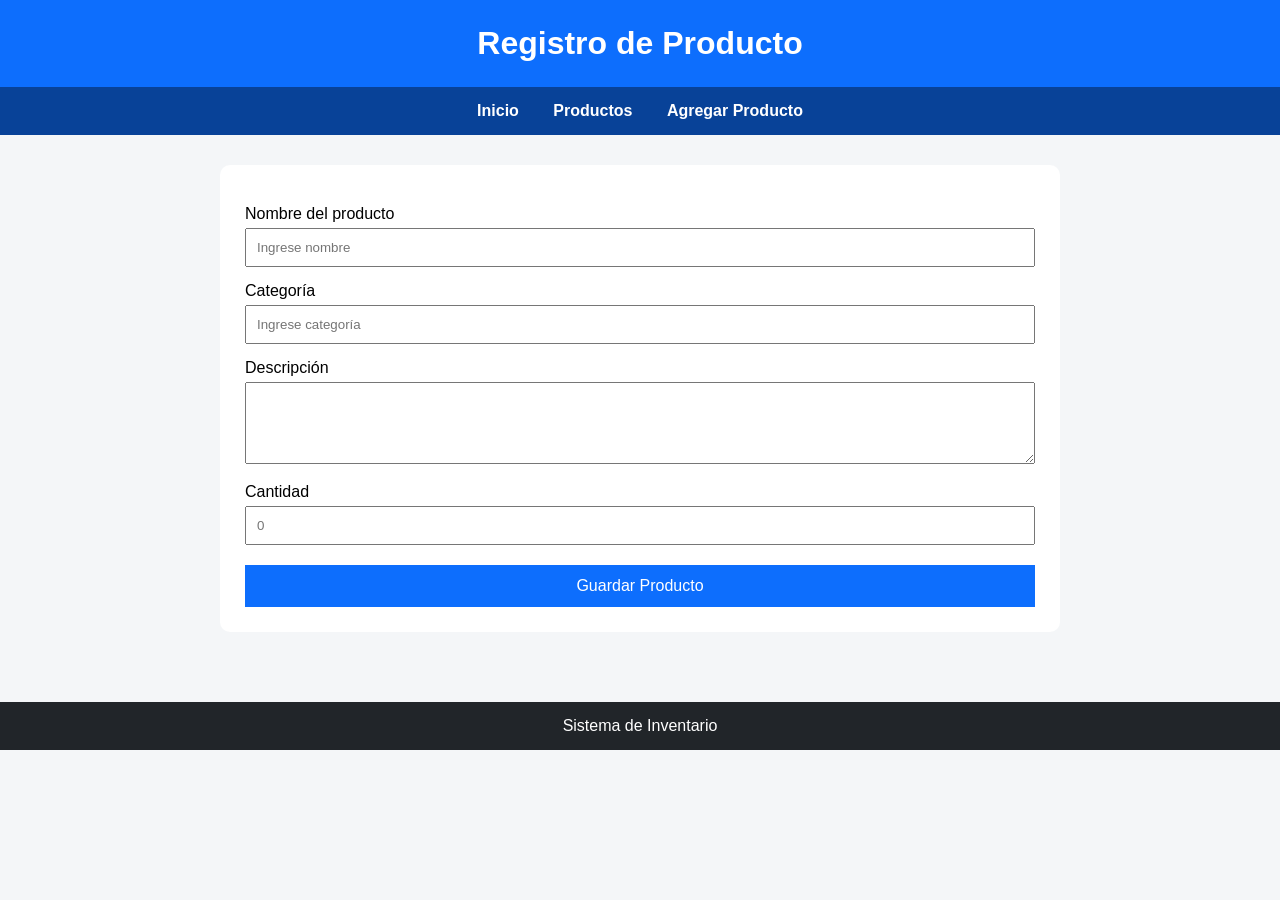
==== agregar.html @ b583ac8e "Add files via upload" ====
<!DOCTYPE html>
<html lang="es">

<head>
    <meta charset="UTF-8">
    <title>Agregar Producto</title>
    <link rel="stylesheet" href="style.css">
</head>

<body>

    <header>
        <h1>Registro de Producto</h1>
    </header>

    <nav>
        <a href="index.html">Inicio</a>
        <a href="productos.html">Productos</a>
        <a href="agregar.html">Agregar Producto</a>
    </nav>

    <main>

        <form>

            <label>Nombre del producto</label>
            <input type="text" placeholder="Ingrese nombre">

            <label>Categoría</label>
            <input type="text" placeholder="Ingrese categoría">

            <label>Descripción</label>
            <textarea rows="4"></textarea>

            <label>Cantidad</label>
            <input type="number" placeholder="0">

            <button type="submit">
                Guardar Producto
            </button>

        </form>

    </main>

    <footer>
        Sistema de Inventario
    </footer>

</body>

</html>
---- style.css ----
*{
    margin:0;
    padding:0;
    box-sizing:border-box;
}

body{
    font-family:Arial, Helvetica, sans-serif;
    background:#f4f6f8;
}

header{
    background:#0d6efd;
    color:white;
    padding:25px;
    text-align:center;
}

nav{
    background:#084298;
    padding:15px;
    text-align:center;
}

nav a{
    color:white;
    text-decoration:none;
    margin:0 15px;
    font-weight:bold;
}

main{
    max-width:900px;
    margin:auto;
    padding:30px;
}

.card{
    background:white;
    padding:20px;
    margin-top:20px;
    border-radius:10px;
}

table{
    width:100%;
    border-collapse:collapse;
    background:white;
}

th{
    background:#0d6efd;
    color:white;
}

th, td{
    border:1px solid #ddd;
    padding:12px;
    text-align:center;
}

form{
    background:white;
    padding:25px;
    border-radius:10px;
}

label{
    display:block;
    margin-top:15px;
    margin-bottom:5px;
}

input,
textarea{
    width:100%;
    padding:10px;
}

button{
    margin-top:20px;
    padding:12px;
    width:100%;
    border:none;
    background:#0d6efd;
    color:white;
    font-size:16px;
    cursor:pointer;
}

button:hover{
    background:#084298;
}

footer{
    margin-top:40px;
    background:#212529;
    color:white;
    text-align:center;
    padding:15px;
}
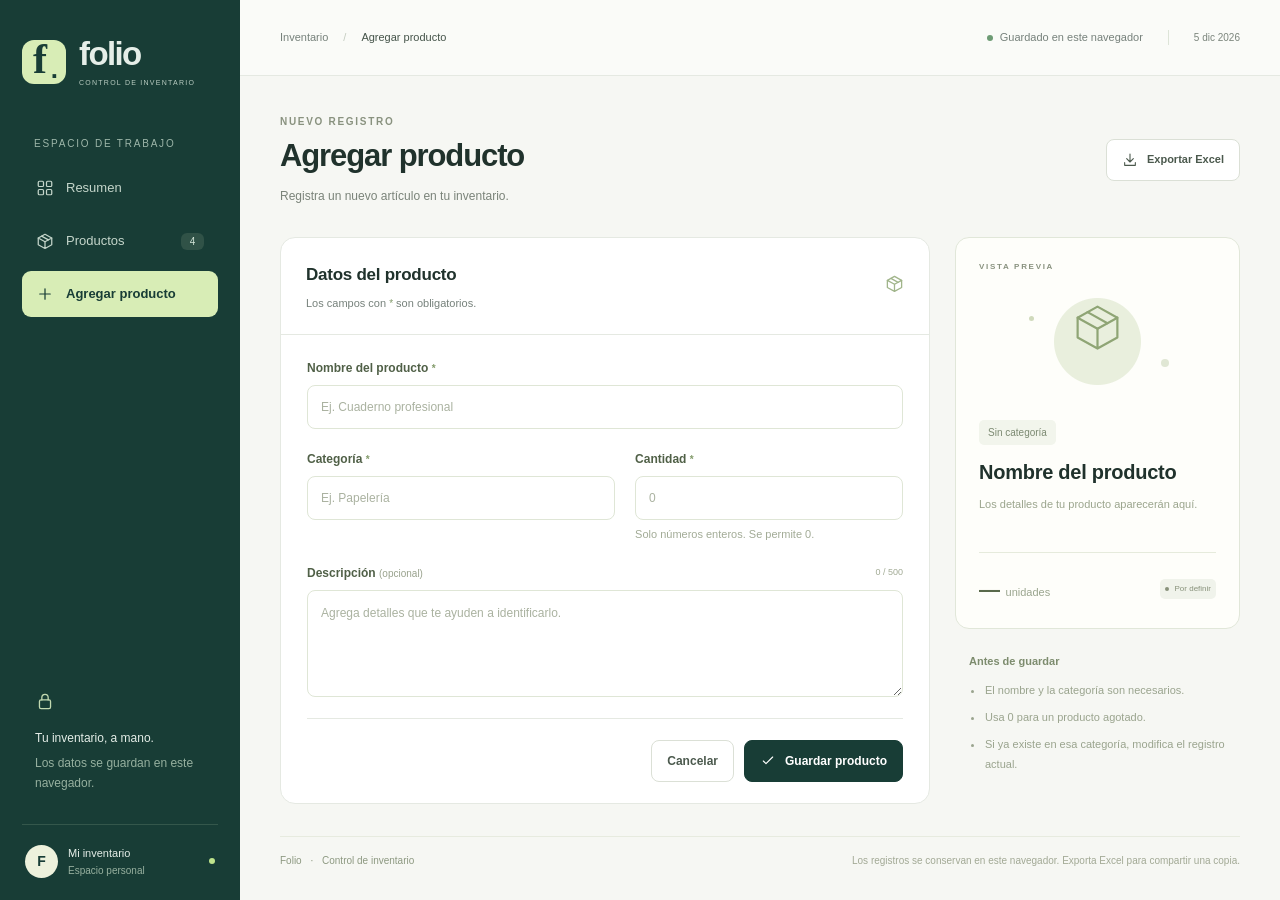
==== commit d9d6b96c: "Completar actividad 4.4: diseño Folio, gestión de productos y reporte Excel" ====
--- a/agregar.html
+++ b/agregar.html
@@ -1,52 +1,20 @@
-<!DOCTYPE html>
-<html lang="es">
-
-<head>
-    <meta charset="UTF-8">
-    <title>Agregar Producto</title>
-    <link rel="stylesheet" href="style.css">
-</head>
-
-<body>
-
-    <header>
-        <h1>Registro de Producto</h1>
-    </header>
-
-    <nav>
-        <a href="index.html">Inicio</a>
-        <a href="productos.html">Productos</a>
-        <a href="agregar.html">Agregar Producto</a>
-    </nav>
-
-    <main>
-
-        <form>
-
-            <label>Nombre del producto</label>
-            <input type="text" placeholder="Ingrese nombre">
-
-            <label>Categoría</label>
-            <input type="text" placeholder="Ingrese categoría">
-
-            <label>Descripción</label>
-            <textarea rows="4"></textarea>
-
-            <label>Cantidad</label>
-            <input type="number" placeholder="0">
-
-            <button type="submit">
-                Guardar Producto
-            </button>
-
-        </form>
-
-    </main>
-
-    <footer>
-        Sistema de Inventario
-    </footer>
-
-</body>
-
-</html>+<!DOCTYPE html>
+<html lang="es"><head><meta charset="utf-8"><meta name="viewport" content="width=device-width, initial-scale=1"><meta name="theme-color" content="#183d36"><meta name="description" content="Folio. Inventario de productos con altas, cambios, bajas y reportes para Excel."><title>Agregar producto · Folio</title><link rel="icon" href="favicon.svg" type="image/svg+xml"><link rel="stylesheet" href="style.css?v=44"><script defer src="app-core.js?v=44"></script><script defer src="export-excel.js?v=44"></script><script defer src="app.js?v=44"></script></head>
+<body data-page="form"><svg xmlns="http://www.w3.org/2000/svg" class="svg-sprite" aria-hidden="true"><symbol id="i-grid" viewBox="0 0 24 24"><rect x="3" y="3" width="7" height="7" rx="1.5"/><rect x="14" y="3" width="7" height="7" rx="1.5"/><rect x="3" y="14" width="7" height="7" rx="1.5"/><rect x="14" y="14" width="7" height="7" rx="1.5"/></symbol><symbol id="i-box" viewBox="0 0 24 24"><path d="m12 3 9 5-9 5-9-5 9-5Z"/><path d="M3 8v9l9 5 9-5V8M12 13v9M7.5 5.5l9 5"/></symbol><symbol id="i-plus" viewBox="0 0 24 24"><path d="M12 5v14M5 12h14"/></symbol><symbol id="i-download" viewBox="0 0 24 24"><path d="M12 3v12m-5-5 5 5 5-5M4 16v4h16v-4"/></symbol><symbol id="i-arrow" viewBox="0 0 24 24"><path d="M5 12h14m-5-5 5 5-5 5"/></symbol><symbol id="i-search" viewBox="0 0 24 24"><circle cx="10.5" cy="10.5" r="6.5"/><path d="m16 16 5 5"/></symbol><symbol id="i-edit" viewBox="0 0 24 24"><path d="m15 5 4 4M4 20l5-1L21 7a2.8 2.8 0 0 0-4-4L5 15l-1 5Z"/></symbol><symbol id="i-trash" viewBox="0 0 24 24"><path d="M3 6h18M9 6V3h6v3M6 6l1 15h10l1-15M10 10v7M14 10v7"/></symbol><symbol id="i-check" viewBox="0 0 24 24"><path d="m5 12 4 4L19 6"/></symbol><symbol id="i-alert" viewBox="0 0 24 24"><path d="m12 3 10 18H2L12 3Z"/><path d="M12 9v4m0 4h.01"/></symbol><symbol id="i-layers" viewBox="0 0 24 24"><path d="m12 3 10 6-10 6L2 9l10-6Zm-9 11 9 5 9-5M3 18l9 5 9-5"/></symbol><symbol id="i-clock" viewBox="0 0 24 24"><circle cx="12" cy="12" r="9"/><path d="M12 7v5l3 2"/></symbol><symbol id="i-close" viewBox="0 0 24 24"><path d="m6 6 12 12M18 6 6 18"/></symbol><symbol id="i-lock" viewBox="0 0 24 24"><rect x="5" y="10" width="14" height="11" rx="2"/><path d="M8 10V7a4 4 0 0 1 8 0v3"/></symbol><symbol id="i-leaf" viewBox="0 0 24 24"><path d="M20 4C8 2 1 11 6 17s15 1 14-13Z"/><path d="M4 21 15 10"/></symbol></svg><a href="#main" class="skip-link">Saltar al contenido</a>
+ <aside class="sidebar"><a href="index.html" class="brand" aria-label="Folio, inicio"><span class="brand-mark">f<span>.</span></span><span class="brand-word">folio<span>CONTROL DE INVENTARIO</span></span></a><p class="nav-caption">ESPACIO DE TRABAJO</p><nav aria-label="Navegación principal"><a href="index.html" class="nav-link "><svg class="icon" aria-hidden="true"><use href="#i-grid"></use></svg><span>Resumen</span></a><a href="productos.html" class="nav-link "><svg class="icon" aria-hidden="true"><use href="#i-box"></use></svg><span>Productos</span><span class="nav-count" id="nav-count">4</span></a><a href="agregar.html" class="nav-link active" aria-current="page"><svg class="icon" aria-hidden="true"><use href="#i-plus"></use></svg><span>Agregar producto</span></a></nav><div class="sidebar-note"><svg class="icon" aria-hidden="true"><use href="#i-lock"></use></svg><strong>Tu inventario, a mano.</strong><p>Los datos se guardan en este navegador.</p></div><div class="sidebar-footer"><span class="avatar">F</span><div><strong>Mi inventario</strong><span>Espacio personal</span></div><span class="online-dot" aria-hidden="true"></span></div></aside>
+ <div class="app-shell"><header class="topbar"><p>Inventario <span>/</span> <strong>Agregar producto</strong></p><div class="topbar-meta"><span class="save-indicator"><span class="online-dot"></span><span id="save-status">Guardado en este navegador</span></span><time id="current-date"></time></div></header>
+ <main id="main" tabindex="-1"><div class="page-heading"><div><p class="eyebrow" id="page-eyebrow">NUEVO REGISTRO</p><h1 id="page-title">Agregar producto</h1><p class="page-subtitle" id="page-subtitle">Registra un nuevo artículo en tu inventario.</p></div><div class="page-actions"><button class="button secondary" type="button" data-export title="Descarga todo el inventario en un archivo XLSX"><svg class="icon" aria-hidden="true"><use href="#i-download"></use></svg>Exportar Excel</button></div></div>
+ <noscript><p class="storage-error">Activa JavaScript en tu navegador para guardar y administrar los productos.</p></noscript>
+ <section id="storage-error" class="storage-error" role="alert" hidden><div><svg class="icon" aria-hidden="true"><use href="#i-alert"></use></svg><p id="storage-error-text"></p></div><div class="error-actions"><button class="button secondary small" id="retry-storage" type="button">Reintentar</button><button class="button secondary small" id="download-raw" type="button" hidden>Descargar copia</button><button class="button secondary small" id="open-reset" type="button" hidden>Restablecer ejemplos</button></div></section>
+ <div class="form-columns"><section class="panel form-panel"><div class="panel-heading"><div><h2 id="form-title">Datos del producto</h2><p class="muted">Los campos con <span class="required">*</span> son obligatorios.</p></div><span class="form-icon"><svg class="icon" aria-hidden="true"><use href="#i-box"></use></svg></span></div>
+ <form id="product-form" novalidate><div id="form-error" class="form-error" role="alert" hidden></div><button id="reload-product" class="text-link reload-button" type="button" hidden>Recargar datos del producto</button><fieldset id="product-fields"><legend class="sr-only">Información del producto</legend>
+ <div class="field"><label for="name">Nombre del producto <span class="required">*</span></label><input id="name" name="name" type="text" placeholder="Ej. Cuaderno profesional" maxlength="80" autocomplete="off" required aria-describedby="error-name"><span class="field-error" id="error-name"></span></div>
+ <div class="field-grid"><div class="field"><label for="category">Categoría <span class="required">*</span></label><input id="category" name="category" list="categories" type="text" placeholder="Ej. Papelería" maxlength="50" autocomplete="off" required aria-describedby="error-category"><datalist id="categories"><option value="Papelería"><option value="Oficina"><option value="Escolar"><option value="Otros"></datalist><span class="field-error" id="error-category"></span></div>
+ <div class="field"><label for="quantity">Cantidad <span class="required">*</span></label><input id="quantity" name="quantity" type="number" placeholder="0" min="0" max="999999" step="1" inputmode="numeric" required aria-describedby="quantity-help error-quantity"><small id="quantity-help">Solo números enteros. Se permite 0.</small><span class="field-error" id="error-quantity"></span></div></div>
+ <div class="field"><div class="label-row"><label for="description">Descripción <span class="optional">(opcional)</span></label><span id="description-count">0 / 500</span></div><textarea id="description" name="description" rows="4" maxlength="500" placeholder="Agrega detalles que te ayuden a identificarlo." aria-describedby="error-description"></textarea><span class="field-error" id="error-description"></span></div>
+ <div class="form-actions"><a href="productos.html" class="button secondary">Cancelar</a><button id="save-product" class="button primary" type="submit"><svg class="icon" aria-hidden="true"><use href="#i-check"></use></svg><span>Guardar producto</span></button></div></fieldset></form></section>
+ <aside class="form-side"><section class="preview-card"><span class="eyebrow">VISTA PREVIA</span><div class="preview-art"><svg class="icon" aria-hidden="true"><use href="#i-box"></use></svg><span class="preview-dots"></span></div><span class="category-chip" id="preview-category">Sin categoría</span><h2 id="preview-name">Nombre del producto</h2><p id="preview-description">Los detalles de tu producto aparecerán aquí.</p><div class="preview-bottom"><span><strong id="preview-quantity">—</strong> unidades</span><span class="stock-badge neutral" id="preview-status">Por definir</span></div></section>
+ <div class="form-help"><h3>Antes de guardar</h3><ul><li>El nombre y la categoría son necesarios.</li><li>Usa 0 para un producto agotado.</li><li>Si ya existe en esa categoría, modifica el registro actual.</li></ul></div></aside></div>
+ <footer class="app-footer"><span>Folio <span class="footer-dot">·</span> Control de inventario</span><p>Los registros se conservan en este navegador. Exporta Excel para compartir una copia.</p></footer></main></div><dialog id="delete-dialog" aria-labelledby="delete-title"><div class="dialog-content"><span class="dialog-icon danger"><svg class="icon" aria-hidden="true"><use href="#i-trash"></use></svg></span><h2 id="delete-title">Eliminar producto</h2><p id="delete-copy"></p><p class="muted small-copy">Puedes deshacer la última eliminación desde el mensaje de confirmación.</p><div id="delete-error" class="form-error" role="alert" hidden></div><div class="dialog-actions"><button class="button secondary" id="cancel-delete" type="button" autofocus>Cancelar</button><button class="button danger-button" id="confirm-delete" type="button">Eliminar producto</button></div></div></dialog>
+ <dialog id="reset-dialog" aria-labelledby="reset-title"><div class="dialog-content"><span class="dialog-icon danger"><svg class="icon" aria-hidden="true"><use href="#i-alert"></use></svg></span><h2 id="reset-title">Restablecer ejemplos</h2><p>Se sustituirán los datos de este inventario en este navegador por los cuatro productos de ejemplo. Descarga una copia antes de continuar.</p><div id="reset-error" class="form-error" role="alert" hidden></div><div class="dialog-actions"><button class="button secondary" id="cancel-reset" type="button" autofocus>Cancelar</button><button class="button danger-button" id="confirm-reset" type="button">Restablecer ejemplos</button></div></div></dialog>
+ <div class="toast" id="toast" role="status" aria-live="polite" hidden><span class="toast-icon"><svg class="icon" aria-hidden="true"><use href="#i-check"></use></svg></span><p id="toast-message"></p><button id="undo-delete" type="button" hidden>Deshacer</button><button id="close-toast" class="icon-button" type="button" aria-label="Cerrar mensaje"><svg class="icon" aria-hidden="true"><use href="#i-close"></use></svg></button></div></body></html>
--- a/style.css
+++ b/style.css
@@ -1,101 +1,17 @@
-*{
-    margin:0;
-    padding:0;
-    box-sizing:border-box;
-}
-
-body{
-    font-family:Arial, Helvetica, sans-serif;
-    background:#f4f6f8;
-}
-
-header{
-    background:#0d6efd;
-    color:white;
-    padding:25px;
-    text-align:center;
-}
-
-nav{
-    background:#084298;
-    padding:15px;
-    text-align:center;
-}
-
-nav a{
-    color:white;
-    text-decoration:none;
-    margin:0 15px;
-    font-weight:bold;
-}
-
-main{
-    max-width:900px;
-    margin:auto;
-    padding:30px;
-}
-
-.card{
-    background:white;
-    padding:20px;
-    margin-top:20px;
-    border-radius:10px;
-}
-
-table{
-    width:100%;
-    border-collapse:collapse;
-    background:white;
-}
-
-th{
-    background:#0d6efd;
-    color:white;
-}
-
-th, td{
-    border:1px solid #ddd;
-    padding:12px;
-    text-align:center;
-}
-
-form{
-    background:white;
-    padding:25px;
-    border-radius:10px;
-}
-
-label{
-    display:block;
-    margin-top:15px;
-    margin-bottom:5px;
-}
-
-input,
-textarea{
-    width:100%;
-    padding:10px;
-}
-
-button{
-    margin-top:20px;
-    padding:12px;
-    width:100%;
-    border:none;
-    background:#0d6efd;
-    color:white;
-    font-size:16px;
-    cursor:pointer;
-}
-
-button:hover{
-    background:#084298;
-}
-
-footer{
-    margin-top:40px;
-    background:#212529;
-    color:white;
-    text-align:center;
-    padding:15px;
-}+@charset "UTF-8";
+:root{--ink:#20322c;--muted:#76817b;--green:#183d36;--green-hover:#25554a;--lime:#d8edb6;--paper:#f6f7f3;--line:#e5e9e2;--white:#fff;--danger:#b43a3d;--radius:15px;--font:Inter,-apple-system,BlinkMacSystemFont,"Segoe UI",Arial,sans-serif}
+*{box-sizing:border-box}body{margin:0;background:var(--paper);color:var(--ink);font-family:var(--font);font-size:14px;line-height:1.5}button,input,textarea,select{font:inherit}button,a,input,select,textarea{-webkit-tap-highlight-color:transparent}a{color:inherit;text-decoration:none}button{cursor:pointer}button:disabled,fieldset:disabled button{cursor:not-allowed;opacity:.5}button:focus-visible,a:focus-visible,select:focus-visible,input:focus-visible,textarea:focus-visible,.table-scroll:focus-visible{outline:3px solid #72a795;outline-offset:3px}h1,h2,h3,p{margin:0}h1{font-size:31px;line-height:1.22;letter-spacing:-1.1px;font-weight:660}h2{font-size:17px;font-weight:650;letter-spacing:-.25px}h3{font-size:15px}button{border:0}input,textarea,select{color:var(--ink)}[hidden]{display:none!important}.svg-sprite{position:absolute;width:0;height:0;overflow:hidden}.icon{width:19px;height:19px;fill:none;stroke:currentColor;stroke-width:1.65;stroke-linecap:round;stroke-linejoin:round;flex-shrink:0}.sr-only{position:absolute;width:1px;height:1px;overflow:hidden;clip:rect(0,0,0,0);white-space:nowrap}.skip-link{position:fixed;top:-70px;left:16px;z-index:99;padding:12px 16px;background:var(--green);color:white;border-radius:8px}.skip-link:focus{top:12px}
+.sidebar{width:240px;background:var(--green);color:#e5eee8;position:fixed;inset:0 auto 0 0;display:flex;flex-direction:column;padding:37px 22px 0;z-index:20}.brand{display:flex;gap:13px;align-items:center;width:max-content}.brand-mark{height:44px;width:44px;background:var(--lime);color:var(--green);border-radius:12px;font:700 42px/.95 Georgia,serif;padding-left:11px;position:relative}.brand-mark>span{font-family:var(--font);font-size:26px;position:absolute;right:8px;bottom:2px}.brand-word{font-size:33px;line-height:1;letter-spacing:-1.6px;font-weight:600}.brand-word>span{display:block;letter-spacing:1.25px;font-size:7px;margin-top:9px;font-weight:500;color:#bacdc2}.nav-caption{font-size:9px;letter-spacing:1.8px;color:#9db6a9;margin:50px 12px 14px}.sidebar nav{display:grid;gap:7px}.nav-link{display:flex;align-items:center;gap:12px;padding:12px 14px;border-radius:9px;font-size:13px;font-weight:500;color:#c5d6cb;min-height:46px;transition:background .15s}.nav-link:hover{background:#23493f;color:white}.nav-link.active{background:var(--lime);color:var(--green);font-weight:650}.nav-link .icon{width:18px;height:18px}.nav-count{margin-left:auto;font-size:10px;min-width:23px;padding:1px 7px;background:#c5dcac;color:#32553c;border-radius:6px;text-align:center}.nav-link:not(.active) .nav-count{background:#305247;color:#d3e4d8}.sidebar-note{margin-top:auto;padding:26px 13px 30px}.sidebar-note>.icon{color:#c2d9b1;margin-bottom:12px;width:20px}.sidebar-note strong{display:block;font-size:12px;font-weight:500}.sidebar-note p{color:#96b09f;font-size:11px;margin-top:6px;line-height:1.7}.sidebar-footer{border-top:1px solid #34574b;display:flex;align-items:center;gap:10px;padding:20px 3px 22px}.avatar{width:33px;height:33px;display:grid;place-items:center;color:var(--green);background:#edf1dc;border-radius:50%;font-weight:650;font-size:14px}.sidebar-footer strong,.sidebar-footer div>span{display:block;font-size:11px;font-weight:500}.sidebar-footer div>span{font-size:10px;color:#97b09f;margin-top:2px}.online-dot{display:inline-block;width:6px;height:6px;border-radius:50%;background:#6d9b74;flex-shrink:0}.sidebar-footer>.online-dot{margin-left:auto;background:#bee38c}
+.app-shell{margin-left:240px;min-height:100vh}.topbar{height:76px;display:flex;align-items:center;justify-content:space-between;padding:0 40px;border-bottom:1px solid var(--line);background:#fafbf8;color:var(--muted);font-size:11px}.topbar>p{display:flex;gap:15px;align-items:center}.topbar strong{font-weight:500;color:#45544a}.topbar>p>span{color:#c4ccc1}.topbar-meta{display:flex;align-items:center;gap:25px}.topbar time{border-left:1px solid #dde4d8;padding-left:25px;color:#7b857c;font-size:10px}.save-indicator{display:flex;gap:7px;align-items:center;font-size:10px}main{max-width:1600px;margin:0 auto;padding:38px 40px 18px;outline:none}.page-heading{display:flex;justify-content:space-between;align-items:center;gap:20px;margin-bottom:31px}.eyebrow{display:block;font-size:9px;letter-spacing:1.7px;font-weight:650;color:#89927f;margin-bottom:8px}.page-subtitle{font-size:12px;color:#7a8379;margin-top:11px;line-height:1.7}.page-actions{display:flex;gap:10px;flex-shrink:0}.button{display:inline-flex;justify-content:center;align-items:center;gap:9px;min-height:42px;padding:10px 15px;border-radius:8px;font-size:11px;font-weight:600;line-height:1.4;white-space:nowrap;transition:background .15s,transform .15s}.button .icon{width:16px;height:16px}.button:hover{transform:translateY(-1px)}.button.primary{background:var(--green);color:white;border:1px solid var(--green)}.button.primary:hover{background:var(--green-hover)}.button.secondary{border:1px solid #dbe0d6;background:#fff;color:#4b594d}.button.secondary:hover{background:#f2f5ed}.button.small{font-size:10px;min-height:34px;padding:8px 11px}.text-link{display:inline-flex;gap:7px;align-items:center;font-size:11px;font-weight:600;color:#3d6650}.text-link .icon{width:15px;height:15px}.text-link:hover{text-decoration:underline}.muted{color:var(--muted);font-size:12px}.panel{border:1px solid var(--line);background:white;border-radius:var(--radius);overflow:hidden}.panel-heading{padding:24px 25px 20px;display:flex;justify-content:space-between;gap:15px;align-items:center}.panel-heading .eyebrow{font-size:8px;margin-bottom:6px}.panel-heading p.muted{font-size:11px;margin-top:7px}.stats-grid{display:grid;grid-template-columns:repeat(4,minmax(0,1fr));gap:16px;margin-bottom:26px}.stat-card{background:white;border:1px solid var(--line);border-radius:13px;padding:20px 20px 19px;min-height:145px}.stat-top{display:flex;align-items:center;justify-content:space-between;gap:4px}.stat-top>span:first-child{font-size:8px;font-weight:650;letter-spacing:1.05px;color:#798474}.stat-icon{display:grid;place-items:center;width:32px;height:32px;border-radius:9px}.stat-icon .icon{width:16px;height:16px}.mint{background:#e6efdf;color:#5a7e45}.amber{background:#fbefdb;color:#ac7d30}.rose{background:#f7e9e7;color:#b07569}.neutral{background:#f0f2ec;color:#8d987f}.stat-card>strong{display:block;font-size:34px;line-height:1;letter-spacing:-1.3px;font-weight:620;margin-top:9px}.stat-card>p{font-size:10px;color:#8b9387;margin-top:10px}.dashboard-columns{display:grid;grid-template-columns:minmax(0,1fr) 270px;gap:23px;align-items:start}.dashboard-side{display:grid;gap:20px}.category-panel{padding:24px}.category-panel>h2{margin:7px 0}.category-panel>.muted{font-size:10px}.category-row{margin-top:24px}.category-row>div:first-child{display:flex;align-items:center;justify-content:space-between;font-size:11px}.category-row strong{font-size:10px;font-weight:500;color:#8b9585}.category-bar{height:5px;background:#eff3e9;margin:10px 0 7px;border-radius:6px;overflow:hidden}.category-bar>span{display:block;height:100%;background:#a6bc8e;border-radius:6px}.category-row>small{font-size:9px;color:#98a08f}.category-empty{margin-top:20px;font-size:12px;color:var(--muted)}.care-note{border:1px solid #e1e8d8;border-radius:14px;background:#edf2e6;padding:23px 24px}.care-icon{display:grid;place-items:center;width:30px;height:30px;background:#dfe9d2;border-radius:50%;color:#789463;margin-bottom:14px}.care-icon .icon{width:16px;height:16px}.care-note h2{font-family:Georgia,serif;font-weight:400;font-size:23px;letter-spacing:-.65px;color:#47583a}.care-note p{font-size:10px;color:#87917a;margin:12px 0 20px;line-height:1.8}.care-note .text-link{font-size:10px;color:#577647}
+.table-scroll{overflow-x:auto}.inventory-table{width:100%;border-collapse:collapse;text-align:left}.inventory-table thead{background:#fafbf8}.inventory-table th{font-size:9px;letter-spacing:.2px;color:#8a9481;font-weight:600;padding:13px 22px;border-top:1px solid var(--line);border-bottom:1px solid var(--line);white-space:nowrap}.inventory-table td{padding:18px 22px;border-bottom:1px solid #edf0e9;font-size:12px;vertical-align:middle}.inventory-table tbody tr:last-child td{border-bottom:0}.inventory-table tbody tr:hover{background:#fcfdf9}.product-cell{display:flex;gap:12px;align-items:center;min-width:175px}.product-symbol{display:grid;place-items:center;flex-shrink:0;width:36px;height:36px;border:1px solid #e6eade;border-radius:10px;background:#f4f6ee;color:#8c9f76}.product-symbol .icon{width:18px;height:18px}.product-name{font-size:12px;font-weight:600;display:block;max-width:320px;overflow-wrap:anywhere}.product-meta{font-size:9px;color:#9aa18f;margin-top:4px;max-width:270px;overflow:hidden;text-overflow:ellipsis;white-space:nowrap}.quantity-value{font-variant-numeric:tabular-nums;font-weight:600;font-size:12px}.quantity-unit{font-size:9px;color:#9ca393;margin-left:4px}.stock-badge{display:inline-flex;align-items:center;gap:6px;font-size:9px;line-height:1.2;border-radius:5px;padding:6px 8px;white-space:nowrap}.stock-badge:before{content:"";width:4px;height:4px;display:block;background:currentColor;border-radius:50%;flex-shrink:0}.stock-badge.available{color:#66854e;background:#eff5e8}.stock-badge.low{color:#ae7a27;background:#fbf2df}.stock-badge.out{color:#b05e58;background:#fbedea}.stock-badge.neutral{color:#88927b;background:#f0f3eb}.category-chip{display:inline-block;font-size:10px;color:#7b8971;background:#f2f5ec;padding:5px 9px;border-radius:5px;overflow-wrap:anywhere}.row-actions{display:flex;gap:6px}.icon-button{width:32px;height:32px;border:1px solid #e6ebe1;border-radius:7px;display:inline-flex;justify-content:center;align-items:center;color:#88967c;background:#fff;flex-shrink:0}.icon-button .icon{width:15px;height:15px}.icon-button:hover{background:#f0f5e9;color:#486d35}.icon-button.delete:hover{background:#fbecea;color:var(--danger);border-color:#ebc6c3}.panel-footer{border-top:1px solid var(--line);display:flex;justify-content:space-between;align-items:center;gap:14px;padding:15px 23px;font-size:9px;color:#96a087}.mini-label{font-size:10px;color:#87957c;white-space:nowrap}.count-pill{display:inline-block;border:1px solid #e1e7d9;border-radius:5px;font-size:10px;padding:2px 7px;background:#f5f7ee;color:#82946e;vertical-align:middle;margin-left:5px}.filters{display:flex;gap:11px;padding:0 25px 21px}.search-field{position:relative;flex:1;min-width:160px}.search-field>.icon{position:absolute;left:13px;top:12px;width:16px;height:16px;color:#97a28d}.search-field input{width:100%;height:41px;border:1px solid #e0e6d9;border-radius:8px;background:white;padding:10px 13px 10px 39px;font-size:11px}.search-field input::placeholder{color:#a2aa98}.select-field select{height:41px;max-width:210px;min-width:160px;border:1px solid #e0e6d9;border-radius:8px;background:#fff;padding:9px 31px 9px 12px;font-size:10px}.table-toolbar{padding:14px 25px;display:flex;align-items:center;justify-content:space-between;border-top:1px solid var(--line);background:#fcfdf9;font-size:10px;color:#8a9580}.table-toolbar>div{display:flex;align-items:center;gap:7px}.table-toolbar label{font-size:9px}.table-toolbar select{border:0;background:none;padding:3px 20px 3px 4px;font-size:10px;color:#54664a}.empty-state{text-align:center;padding:44px 20px 48px}.empty-icon{width:46px;height:46px;border-radius:12px;background:#f2f5ec;display:grid;place-items:center;color:#94a57c;margin:0 auto 15px}.empty-state h3{font-size:16px;font-weight:600}.empty-state p{font-size:12px;color:#89947e;margin:8px 0 20px}
+.form-columns{display:grid;grid-template-columns:minmax(0,1fr) 285px;gap:25px;align-items:start;max-width:1100px}.form-panel .panel-heading{padding-bottom:23px;border-bottom:1px solid var(--line)}.form-icon{color:#a1b58b}.form-panel form{padding:24px 26px 0}.form-panel fieldset{border:0;padding:0;margin:0;min-width:0}.field{display:flex;flex-direction:column;gap:8px;margin-bottom:21px}.field label{font-size:11px;font-weight:600;color:#506047}.required{color:#839b6b;font-size:10px}.optional{font-weight:400;font-size:10px;color:#99a28d}.field input,.field textarea{width:100%;border:1px solid #dfe6d6;background:#fff;border-radius:8px;padding:12px 13px;font-size:12px;transition:border .15s,box-shadow .15s}.field input{height:44px}.field input:hover,.field textarea:hover{border-color:#b6c7a3}.field input:focus,.field textarea:focus{border-color:#7a9a63;outline:none;box-shadow:0 0 0 3px #edf3e6}.field input::placeholder,.field textarea::placeholder{color:#aab2a0;font-size:11px}.field textarea{resize:vertical;min-height:105px;line-height:1.7}.field small{font-size:9px;color:#a2ab96;margin-top:-2px}.field-grid{display:grid;grid-template-columns:1.15fr 1fr;gap:20px}.label-row{display:flex;align-items:center;justify-content:space-between}.label-row>span{font-size:9px;color:#a1aa94}.field-error{font-size:10px;color:var(--danger);line-height:1.5}.field-error:empty{display:none}.field [aria-invalid="true"]{border-color:#c5807c;background:#fffafa}.form-actions{border-top:1px solid var(--line);padding:21px 0;display:flex;align-items:center;justify-content:flex-end;gap:10px;margin-top:8px}.form-error{padding:12px 14px;margin-bottom:18px;border:1px solid #edd1cc;border-radius:7px;background:#fcf1ef;color:#a44c46;font-size:11px;line-height:1.7}.reload-button{background:none;padding:0;margin:-7px 0 20px}.preview-card{border:1px solid #e1e7d9;border-radius:14px;background:#fefefa;padding:23px}.preview-card .eyebrow{font-size:8px}.preview-art{height:115px;display:grid;place-items:center;color:#8fa575;position:relative;margin:11px 0 21px;background:radial-gradient(circle at center,#e9efdd 0 43px,transparent 44px)}.preview-art>.icon{width:53px;height:53px;stroke-width:1}.preview-art:before,.preview-art:after{content:"";width:5px;height:5px;position:absolute;background:#d0dabc;border-radius:50%;left:21%;top:28%}.preview-art:after{width:8px;height:8px;left:auto;right:20%;top:65%;background:#e0e7d4}.preview-card h2{font-size:20px;font-weight:600;line-height:1.4;margin:13px 0 9px;overflow-wrap:anywhere}.preview-card>p{color:#9ba58d;font-size:10px;line-height:1.7;min-height:35px;overflow-wrap:anywhere;display:-webkit-box;-webkit-line-clamp:3;-webkit-box-orient:vertical;overflow:hidden}.preview-bottom{margin-top:22px;border-top:1px solid #e6ebdc;padding-top:20px;display:flex;align-items:center;justify-content:space-between;gap:6px}.preview-bottom>span:first-child{font-size:9px;color:#9aa58e}.preview-bottom strong{font-size:21px;font-weight:550;letter-spacing:-.5px;color:#59694b;margin-right:3px}.preview-bottom .stock-badge{font-size:8px;padding:5px}.form-help{padding:24px 14px}.form-help h3{font-size:11px;font-weight:600;color:#7d8c6e}.form-help ul{padding:0 0 0 15px;margin:12px 0 0;color:#9aa48e;font-size:10px;line-height:1.8}.form-help li{padding-left:1px;margin-top:7px}.app-footer{display:flex;align-items:center;justify-content:space-between;gap:20px;margin-top:32px;padding:15px 0 0;color:#a2a995;border-top:1px solid #e7ebdf;font-size:9px}.app-footer>span{color:#8d9981;white-space:nowrap}.footer-dot{margin:0 6px}.app-footer p{text-align:right;max-width:410px;font-size:9px;line-height:1.7}
+.storage-error{background:#fff4e9;border:1px solid #efdbc5;border-radius:10px;color:#966639;padding:15px 18px;margin-bottom:24px;font-size:12px}.storage-error>div:first-child{display:flex;gap:12px;align-items:center}.storage-error .error-actions{display:flex;flex-wrap:wrap;gap:8px;margin-top:13px}.storage-error .icon{color:#bb8a4e}.storage-error .button{border-color:#e6cbae;color:#896443;background:#fffaf3}dialog{width:min(440px,calc(100% - 32px));padding:0;border:1px solid #e3e7dc;border-radius:17px;box-shadow:0 25px 100px #1a332c2b;color:var(--ink)}dialog::backdrop{background:#152a265e;backdrop-filter:blur(3px)}.dialog-content{padding:29px}.dialog-icon{width:44px;height:44px;border-radius:12px;display:grid;place-items:center;margin-bottom:19px}.dialog-icon.danger{color:#b56a61;background:#f9ece9}.dialog-content h2{font-size:21px;margin-bottom:13px}.dialog-content>p{font-size:12px;color:#7f8b73;line-height:1.8;overflow-wrap:anywhere}.dialog-content .small-copy{font-size:10px;margin-top:13px;color:#a3ab98}.dialog-actions{display:flex;justify-content:flex-end;gap:10px;margin-top:24px}.danger-button{background:#b75750;color:#fff;border:1px solid #b75750}.danger-button:hover{background:#a64a43}.toast{position:fixed;bottom:25px;right:30px;background:#fff;border:1px solid #dfe7d6;border-radius:11px;box-shadow:0 10px 35px #233b2a1f;z-index:80;display:flex;align-items:center;gap:11px;padding:13px 14px 13px 17px;max-width:calc(100vw - 36px)}.toast-icon{display:grid;place-items:center;width:28px;height:28px;border-radius:50%;background:#eef5e7;color:#76975d;flex-shrink:0}.toast-icon .icon{width:15px;height:15px}.toast p{font-size:12px;line-height:1.5;max-width:330px;overflow-wrap:anywhere}.toast>button:not(.icon-button){font-size:11px;color:#53773d;background:none;padding:5px;font-weight:600}.toast .icon-button{border:0;width:25px;height:25px;color:#9ca58e}
+@media(min-width:1550px){main{padding-top:46px}.stats-grid{gap:22px}.stat-card{min-height:158px;padding:22px 24px}.dashboard-columns{grid-template-columns:minmax(0,1fr) 300px}.dashboard-side .care-note{padding-bottom:28px}.page-heading{margin-bottom:36px}}
+@media(max-width:1240px){.sidebar{width:210px;padding-left:17px;padding-right:17px}.app-shell{margin-left:210px}.topbar{padding:0 28px}main{padding:30px 28px 18px}.topbar time{display:none}.dashboard-columns{grid-template-columns:minmax(0,1fr) 235px;gap:18px}.category-panel,.care-note{padding:20px}.stat-card{padding:16px 15px}.stat-top>span:first-child{font-size:7px;letter-spacing:.65px}.form-columns{grid-template-columns:minmax(0,1fr) 245px;gap:18px}.page-actions{gap:7px}.button{padding:10px 12px;font-size:10px}.inventory-table td,.inventory-table th{padding-left:17px;padding-right:17px}.recent-table .quantity-unit{display:none}.product-meta{max-width:190px}.filters{gap:8px;padding-left:21px;padding-right:21px}.select-field select{min-width:140px;font-size:9px}.products-panel .inventory-table{min-width:700px}h1{font-size:28px}}
+@media(max-width:1050px){.dashboard-columns{grid-template-columns:1fr}.dashboard-side{grid-template-columns:1fr 1fr}.care-note{display:flex;flex-direction:column}.care-note .text-link{margin-top:auto}.form-columns{grid-template-columns:1fr}.form-side{display:none}.page-heading{align-items:flex-start}.page-actions{flex-direction:column}.page-actions .button{min-height:37px}.stats-grid{gap:12px}.stat-card>strong{font-size:29px}.stat-icon{width:26px;height:26px}.stat-card{min-height:130px}.stat-card>p{font-size:9px}.filters{flex-wrap:wrap}.search-field{flex-basis:100%}.select-field{flex:1}.select-field select{width:100%;max-width:none}.app-footer{align-items:flex-start}.topbar-meta{display:none}}
+@media(max-width:760px){.sidebar{position:relative;width:auto;inset:auto;padding:18px 20px 0;min-height:0}.brand-mark{width:33px;height:33px;font-size:34px;padding-left:8px;border-radius:9px}.brand-mark>span{font-size:22px;bottom:0;right:6px}.brand-word{font-size:27px}.brand-word>span{font-size:6px;margin-top:5px}.brand{gap:10px}.nav-caption,.sidebar-note,.sidebar-footer{display:none}.sidebar nav{display:flex;margin-top:20px;gap:9px}.nav-link{padding:11px 13px;font-size:11px;min-height:40px;border-radius:8px 8px 0 0;gap:7px}.nav-link .icon{width:15px;height:15px}.nav-count{font-size:8px;min-width:18px;padding:1px 5px}.app-shell{margin-left:0}.topbar{height:45px;padding:0 22px;font-size:10px}main{padding:25px 22px 17px}.page-heading{gap:15px}.page-subtitle{font-size:11px;max-width:340px}.eyebrow{font-size:8px}h1{font-size:27px}.page-actions .button{font-size:9px;min-height:34px;padding:8px 10px}.page-actions .icon{width:13px;height:13px}.stat-top>span:first-child{font-size:7px}.stats-grid{gap:10px}.stat-card{padding:15px;min-height:130px}.stat-icon{width:24px;height:24px}.stat-icon>.icon{width:13px;height:13px}.stat-card>strong{font-size:29px}.stat-card>p{font-size:8px}.panel-heading{padding:21px}.table-toolbar{padding:12px 21px}.category-panel{padding:21px}.toast{bottom:15px;right:15px}.app-footer{margin-top:26px;font-size:8px}.app-footer p{font-size:8px}.form-panel form{padding:22px 22px 0}}
+@media(max-width:500px){.sidebar{padding-left:17px;padding-right:17px}.nav-link{font-size:10px;padding:10px 11px}.nav-link .icon{width:14px;height:14px}.nav-count{display:none}main{padding:24px 17px 15px}.topbar{padding:0 17px}.page-heading{flex-direction:column;align-items:stretch;margin-bottom:24px}.page-actions{flex-direction:row;gap:9px}.page-actions .button{min-height:39px;font-size:10px;padding:10px 13px}.page-actions .icon{width:15px;height:15px}h1{font-size:28px;letter-spacing:-1px}.page-subtitle{margin-top:9px}.stats-grid{grid-template-columns:repeat(2,minmax(0,1fr));gap:11px;margin-bottom:21px}.stat-top>span:first-child{font-size:8px}.stat-card>p{font-size:9px}.stat-card>strong{margin-top:11px;font-size:32px}.dashboard-side{grid-template-columns:1fr}.recent-table{min-width:460px}.inventory-table td,.inventory-table th{padding-left:18px;padding-right:18px}.panel-heading h2{font-size:16px}.panel-heading .text-link{font-size:10px}.mini-label{display:none}.panel-heading{padding:20px 18px}.products-panel .panel-heading p{font-size:10px}.filters{padding:0 18px 18px;gap:8px}.select-field select{font-size:9px;min-width:0;padding-left:9px;padding-right:17px}.table-toolbar{padding:12px 18px}.table-toolbar label{display:none}.table-toolbar select{font-size:9px}.panel-footer{padding:13px 18px;align-items:flex-start;font-size:8px}.panel-footer>span:last-child{max-width:100px;text-align:right}.app-footer{flex-direction:column;gap:9px}.app-footer p{text-align:left;max-width:none}.field-grid{grid-template-columns:1fr;gap:0}.form-panel .panel-heading{padding:21px 20px}.form-panel form{padding:22px 20px 0}.form-actions{gap:9px}.form-actions .button{font-size:11px}.field input,.field textarea{font-size:16px}.field input::placeholder,.field textarea::placeholder{font-size:11px}.form-help{padding-top:19px}.dialog-content{padding:25px}.dialog-actions .button{font-size:10px}.toast{gap:8px;padding:11px 10px 11px 13px}.toast p{font-size:11px}.toast-icon{width:24px;height:24px}.category-row{margin-top:20px}}
+@media(prefers-reduced-motion:reduce){*,*::before,*::after{scroll-behavior:auto!important;transition:none!important;animation:none!important}}
+/* Tamaños de lectura para etiquetas y datos, también en pantallas pequeñas. */
+.eyebrow,.nav-caption{font-size:10px}.stat-top>span:first-child{font-size:9px}.stat-card>p{font-size:11px}.stock-badge{font-size:11px}.inventory-table th{font-size:11px}.inventory-table td,.product-name,.quantity-value{font-size:13px}.product-meta,.quantity-unit{font-size:10px}.panel-footer{font-size:10px}.care-note p,.category-panel>.muted,.form-help li,.form-help h3{font-size:11px}.sidebar-note p,.sidebar-note strong{font-size:12px}.button{font-size:12px}.field label,.field input::placeholder,.field textarea::placeholder{font-size:12px}.field small,.field-error{font-size:11px}.form-panel .muted{font-size:12px}.form-help .text-link,.save-indicator{font-size:11px}.preview-card>p,.preview-bottom>span:first-child{font-size:11px}.app-footer,.app-footer p{font-size:10px}.page-actions .button{font-size:11px}.category-row>div:first-child{font-size:12px}.category-row>small,.category-row strong{font-size:11px}.table-toolbar{font-size:11px}
+@media(max-width:500px){.stat-top>span:first-child{font-size:8px}.stat-card>p{font-size:10px}.page-actions .button{font-size:11px}.panel-footer{font-size:9px}.app-footer,.app-footer p{font-size:9px}.stock-badge{font-size:10px}.inventory-table th{font-size:10px}}
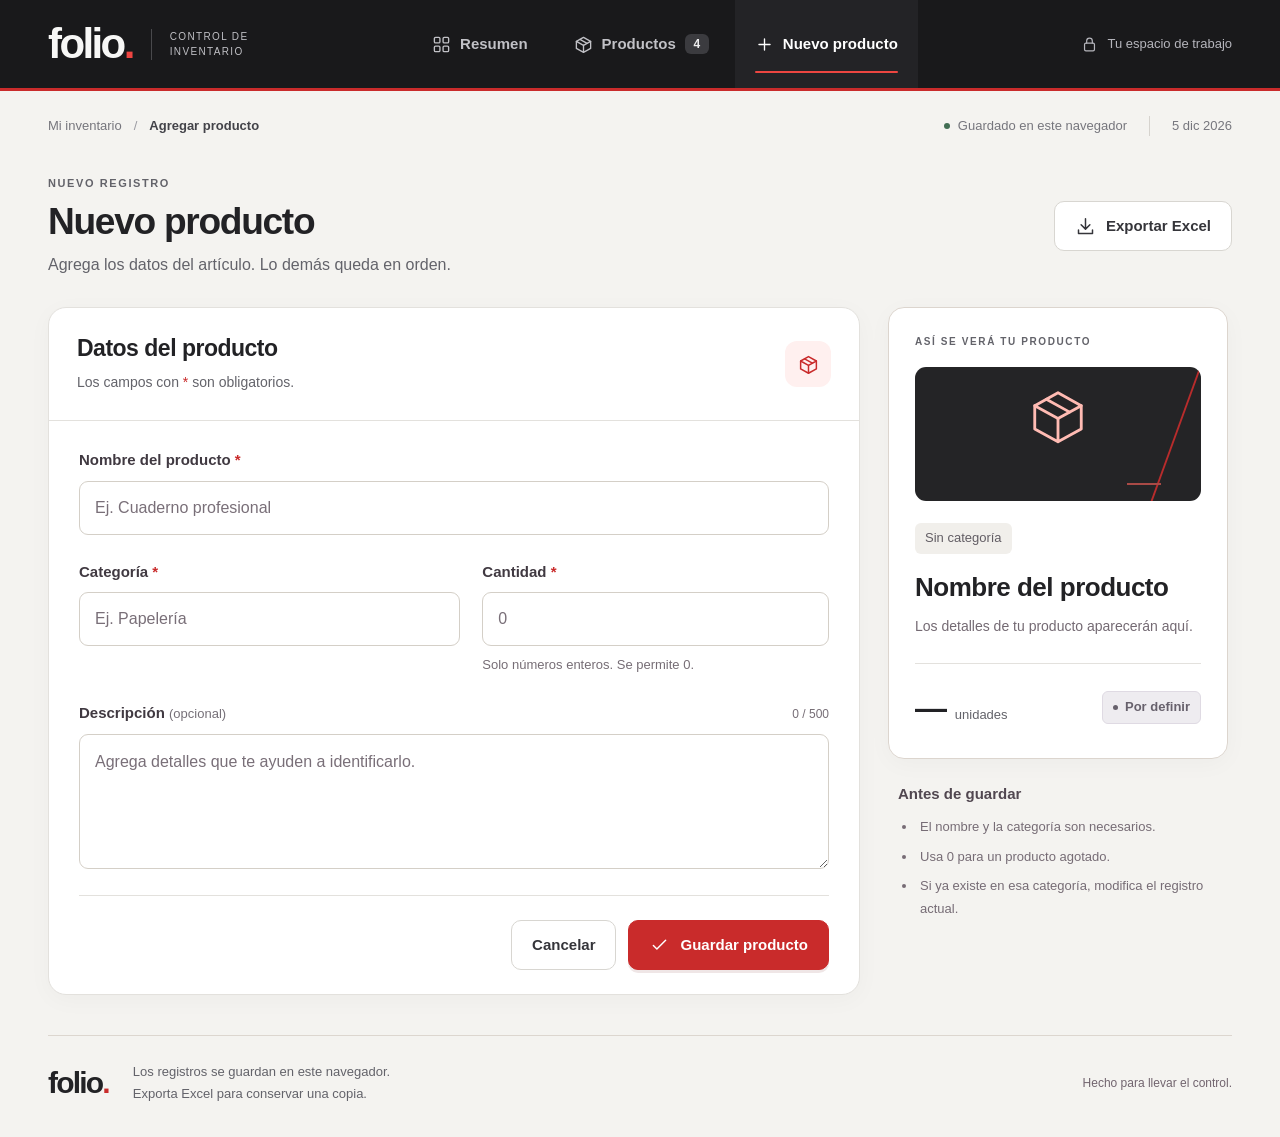
==== commit f8d0cf51: "Rediseñar Folio con paleta carbón y rojo, lectura cómoda y tarjetas adaptables" ====
--- a/agregar.html
+++ b/agregar.html
@@ -1,20 +1,55 @@
 <!DOCTYPE html>
-<html lang="es"><head><meta charset="utf-8"><meta name="viewport" content="width=device-width, initial-scale=1"><meta name="theme-color" content="#183d36"><meta name="description" content="Folio. Inventario de productos con altas, cambios, bajas y reportes para Excel."><title>Agregar producto · Folio</title><link rel="icon" href="favicon.svg" type="image/svg+xml"><link rel="stylesheet" href="style.css?v=44"><script defer src="app-core.js?v=44"></script><script defer src="export-excel.js?v=44"></script><script defer src="app.js?v=44"></script></head>
-<body data-page="form"><svg xmlns="http://www.w3.org/2000/svg" class="svg-sprite" aria-hidden="true"><symbol id="i-grid" viewBox="0 0 24 24"><rect x="3" y="3" width="7" height="7" rx="1.5"/><rect x="14" y="3" width="7" height="7" rx="1.5"/><rect x="3" y="14" width="7" height="7" rx="1.5"/><rect x="14" y="14" width="7" height="7" rx="1.5"/></symbol><symbol id="i-box" viewBox="0 0 24 24"><path d="m12 3 9 5-9 5-9-5 9-5Z"/><path d="M3 8v9l9 5 9-5V8M12 13v9M7.5 5.5l9 5"/></symbol><symbol id="i-plus" viewBox="0 0 24 24"><path d="M12 5v14M5 12h14"/></symbol><symbol id="i-download" viewBox="0 0 24 24"><path d="M12 3v12m-5-5 5 5 5-5M4 16v4h16v-4"/></symbol><symbol id="i-arrow" viewBox="0 0 24 24"><path d="M5 12h14m-5-5 5 5-5 5"/></symbol><symbol id="i-search" viewBox="0 0 24 24"><circle cx="10.5" cy="10.5" r="6.5"/><path d="m16 16 5 5"/></symbol><symbol id="i-edit" viewBox="0 0 24 24"><path d="m15 5 4 4M4 20l5-1L21 7a2.8 2.8 0 0 0-4-4L5 15l-1 5Z"/></symbol><symbol id="i-trash" viewBox="0 0 24 24"><path d="M3 6h18M9 6V3h6v3M6 6l1 15h10l1-15M10 10v7M14 10v7"/></symbol><symbol id="i-check" viewBox="0 0 24 24"><path d="m5 12 4 4L19 6"/></symbol><symbol id="i-alert" viewBox="0 0 24 24"><path d="m12 3 10 18H2L12 3Z"/><path d="M12 9v4m0 4h.01"/></symbol><symbol id="i-layers" viewBox="0 0 24 24"><path d="m12 3 10 6-10 6L2 9l10-6Zm-9 11 9 5 9-5M3 18l9 5 9-5"/></symbol><symbol id="i-clock" viewBox="0 0 24 24"><circle cx="12" cy="12" r="9"/><path d="M12 7v5l3 2"/></symbol><symbol id="i-close" viewBox="0 0 24 24"><path d="m6 6 12 12M18 6 6 18"/></symbol><symbol id="i-lock" viewBox="0 0 24 24"><rect x="5" y="10" width="14" height="11" rx="2"/><path d="M8 10V7a4 4 0 0 1 8 0v3"/></symbol><symbol id="i-leaf" viewBox="0 0 24 24"><path d="M20 4C8 2 1 11 6 17s15 1 14-13Z"/><path d="M4 21 15 10"/></symbol></svg><a href="#main" class="skip-link">Saltar al contenido</a>
- <aside class="sidebar"><a href="index.html" class="brand" aria-label="Folio, inicio"><span class="brand-mark">f<span>.</span></span><span class="brand-word">folio<span>CONTROL DE INVENTARIO</span></span></a><p class="nav-caption">ESPACIO DE TRABAJO</p><nav aria-label="Navegación principal"><a href="index.html" class="nav-link "><svg class="icon" aria-hidden="true"><use href="#i-grid"></use></svg><span>Resumen</span></a><a href="productos.html" class="nav-link "><svg class="icon" aria-hidden="true"><use href="#i-box"></use></svg><span>Productos</span><span class="nav-count" id="nav-count">4</span></a><a href="agregar.html" class="nav-link active" aria-current="page"><svg class="icon" aria-hidden="true"><use href="#i-plus"></use></svg><span>Agregar producto</span></a></nav><div class="sidebar-note"><svg class="icon" aria-hidden="true"><use href="#i-lock"></use></svg><strong>Tu inventario, a mano.</strong><p>Los datos se guardan en este navegador.</p></div><div class="sidebar-footer"><span class="avatar">F</span><div><strong>Mi inventario</strong><span>Espacio personal</span></div><span class="online-dot" aria-hidden="true"></span></div></aside>
- <div class="app-shell"><header class="topbar"><p>Inventario <span>/</span> <strong>Agregar producto</strong></p><div class="topbar-meta"><span class="save-indicator"><span class="online-dot"></span><span id="save-status">Guardado en este navegador</span></span><time id="current-date"></time></div></header>
- <main id="main" tabindex="-1"><div class="page-heading"><div><p class="eyebrow" id="page-eyebrow">NUEVO REGISTRO</p><h1 id="page-title">Agregar producto</h1><p class="page-subtitle" id="page-subtitle">Registra un nuevo artículo en tu inventario.</p></div><div class="page-actions"><button class="button secondary" type="button" data-export title="Descarga todo el inventario en un archivo XLSX"><svg class="icon" aria-hidden="true"><use href="#i-download"></use></svg>Exportar Excel</button></div></div>
- <noscript><p class="storage-error">Activa JavaScript en tu navegador para guardar y administrar los productos.</p></noscript>
- <section id="storage-error" class="storage-error" role="alert" hidden><div><svg class="icon" aria-hidden="true"><use href="#i-alert"></use></svg><p id="storage-error-text"></p></div><div class="error-actions"><button class="button secondary small" id="retry-storage" type="button">Reintentar</button><button class="button secondary small" id="download-raw" type="button" hidden>Descargar copia</button><button class="button secondary small" id="open-reset" type="button" hidden>Restablecer ejemplos</button></div></section>
- <div class="form-columns"><section class="panel form-panel"><div class="panel-heading"><div><h2 id="form-title">Datos del producto</h2><p class="muted">Los campos con <span class="required">*</span> son obligatorios.</p></div><span class="form-icon"><svg class="icon" aria-hidden="true"><use href="#i-box"></use></svg></span></div>
+<html lang="es">
+<head>
+  <meta charset="utf-8">
+  <meta name="viewport" content="width=device-width, initial-scale=1">
+  <meta name="theme-color" content="#19191b">
+  <meta name="description" content="Folio. Tu inventario, bajo control. Guarda, modifica y consulta tus productos.">
+  <title>Agregar producto · Folio</title>
+  <link rel="icon" href="favicon.svg" type="image/svg+xml">
+  <link rel="stylesheet" href="style.css?v=45">
+  <script defer src="app-core.js?v=45"></script>
+  <script defer src="export-excel.js?v=45"></script>
+  <script defer src="app.js?v=45"></script>
+</head>
+<body data-page="form">
+<svg xmlns="http://www.w3.org/2000/svg" class="svg-sprite" aria-hidden="true"><symbol id="i-grid" viewBox="0 0 24 24"><rect x="3" y="3" width="7" height="7" rx="1.5"/><rect x="14" y="3" width="7" height="7" rx="1.5"/><rect x="3" y="14" width="7" height="7" rx="1.5"/><rect x="14" y="14" width="7" height="7" rx="1.5"/></symbol><symbol id="i-box" viewBox="0 0 24 24"><path d="m12 3 9 5-9 5-9-5 9-5Z"/><path d="M3 8v9l9 5 9-5V8M12 13v9M7.5 5.5l9 5"/></symbol><symbol id="i-plus" viewBox="0 0 24 24"><path d="M12 5v14M5 12h14"/></symbol><symbol id="i-download" viewBox="0 0 24 24"><path d="M12 3v12m-5-5 5 5 5-5M4 16v4h16v-4"/></symbol><symbol id="i-arrow" viewBox="0 0 24 24"><path d="M5 12h14m-5-5 5 5-5 5"/></symbol><symbol id="i-search" viewBox="0 0 24 24"><circle cx="10.5" cy="10.5" r="6.5"/><path d="m16 16 5 5"/></symbol><symbol id="i-edit" viewBox="0 0 24 24"><path d="m15 5 4 4M4 20l5-1L21 7a2.8 2.8 0 0 0-4-4L5 15l-1 5Z"/></symbol><symbol id="i-trash" viewBox="0 0 24 24"><path d="M3 6h18M9 6V3h6v3M6 6l1 15h10l1-15M10 10v7M14 10v7"/></symbol><symbol id="i-check" viewBox="0 0 24 24"><path d="m5 12 4 4L19 6"/></symbol><symbol id="i-alert" viewBox="0 0 24 24"><path d="m12 3 10 18H2L12 3Z"/><path d="M12 9v4m0 4h.01"/></symbol><symbol id="i-layers" viewBox="0 0 24 24"><path d="m12 3 10 6-10 6L2 9l10-6Zm-9 11 9 5 9-5M3 18l9 5 9-5"/></symbol><symbol id="i-clock" viewBox="0 0 24 24"><circle cx="12" cy="12" r="9"/><path d="M12 7v5l3 2"/></symbol><symbol id="i-close" viewBox="0 0 24 24"><path d="m6 6 12 12M18 6 6 18"/></symbol><symbol id="i-lock" viewBox="0 0 24 24"><rect x="5" y="10" width="14" height="11" rx="2"/><path d="M8 10V7a4 4 0 0 1 8 0v3"/></symbol><symbol id="i-leaf" viewBox="0 0 24 24"><path d="M20 4C8 2 1 11 6 17s15 1 14-13Z"/><path d="M4 21 15 10"/></symbol></svg>
+<a href="#main" class="skip-link">Saltar al contenido</a>
+<header class="site-header">
+  <div class="header-inner">
+    <a href="index.html" class="brand" aria-label="Folio, inicio"><span class="brand-word">folio<span>.</span></span><span class="brand-caption">CONTROL DE<br>INVENTARIO</span></a>
+    <nav aria-label="Navegación principal"><a href="index.html" class="nav-link"><svg class="icon" aria-hidden="true"><use href="#i-grid"></use></svg><span>Resumen</span></a><a href="productos.html" class="nav-link"><svg class="icon" aria-hidden="true"><use href="#i-box"></use></svg><span>Productos</span><span class="nav-count" id="nav-count">—</span></a><a href="agregar.html" class="nav-link active" aria-current="page"><svg class="icon" aria-hidden="true"><use href="#i-plus"></use></svg><span>Nuevo producto</span></a></nav>
+    <div class="header-note"><svg class="icon" aria-hidden="true"><use href="#i-lock"></use></svg><span>Tu espacio de trabajo</span></div>
+  </div>
+</header>
+<div class="app-shell">
+  <div class="topbar"><p>Mi inventario <span>/</span> <strong>Agregar producto</strong></p>
+    <div class="topbar-meta"><span class="save-indicator"><span class="online-dot" aria-hidden="true"></span><span id="save-status">Guardado en este navegador</span></span><time id="current-date"></time></div>
+  </div>
+  <main id="main" tabindex="-1">
+    <div class="page-heading">
+      <div><p class="eyebrow" id="page-eyebrow">NUEVO REGISTRO</p><h1 id="page-title">Nuevo producto</h1><p class="page-subtitle" id="page-subtitle">Agrega los datos del artículo. Lo demás queda en orden.</p></div>
+      <div class="page-actions"><button class="button secondary" type="button" data-export title="Descarga todo el inventario en un archivo XLSX"><svg class="icon" aria-hidden="true"><use href="#i-download"></use></svg>Exportar Excel</button></div>
+    </div>
+    <noscript><p class="storage-error">Activa JavaScript en tu navegador para guardar y administrar los productos.</p></noscript>
+    <section id="storage-error" class="storage-error" role="alert" hidden>
+      <div><svg class="icon" aria-hidden="true"><use href="#i-alert"></use></svg><p id="storage-error-text"></p></div>
+      <div class="error-actions"><button class="button secondary small" id="retry-storage" type="button">Reintentar</button><button class="button secondary small" id="download-raw" type="button" hidden>Descargar copia</button><button class="button secondary small" id="open-reset" type="button" hidden>Restablecer ejemplos</button></div>
+    </section>
+    <div class="form-columns"><section class="panel form-panel"><div class="panel-heading"><div><h2 id="form-title">Datos del producto</h2><p class="muted">Los campos con <span class="required">*</span> son obligatorios.</p></div><span class="form-icon"><svg class="icon" aria-hidden="true"><use href="#i-box"></use></svg></span></div>
  <form id="product-form" novalidate><div id="form-error" class="form-error" role="alert" hidden></div><button id="reload-product" class="text-link reload-button" type="button" hidden>Recargar datos del producto</button><fieldset id="product-fields"><legend class="sr-only">Información del producto</legend>
  <div class="field"><label for="name">Nombre del producto <span class="required">*</span></label><input id="name" name="name" type="text" placeholder="Ej. Cuaderno profesional" maxlength="80" autocomplete="off" required aria-describedby="error-name"><span class="field-error" id="error-name"></span></div>
  <div class="field-grid"><div class="field"><label for="category">Categoría <span class="required">*</span></label><input id="category" name="category" list="categories" type="text" placeholder="Ej. Papelería" maxlength="50" autocomplete="off" required aria-describedby="error-category"><datalist id="categories"><option value="Papelería"><option value="Oficina"><option value="Escolar"><option value="Otros"></datalist><span class="field-error" id="error-category"></span></div>
  <div class="field"><label for="quantity">Cantidad <span class="required">*</span></label><input id="quantity" name="quantity" type="number" placeholder="0" min="0" max="999999" step="1" inputmode="numeric" required aria-describedby="quantity-help error-quantity"><small id="quantity-help">Solo números enteros. Se permite 0.</small><span class="field-error" id="error-quantity"></span></div></div>
  <div class="field"><div class="label-row"><label for="description">Descripción <span class="optional">(opcional)</span></label><span id="description-count">0 / 500</span></div><textarea id="description" name="description" rows="4" maxlength="500" placeholder="Agrega detalles que te ayuden a identificarlo." aria-describedby="error-description"></textarea><span class="field-error" id="error-description"></span></div>
  <div class="form-actions"><a href="productos.html" class="button secondary">Cancelar</a><button id="save-product" class="button primary" type="submit"><svg class="icon" aria-hidden="true"><use href="#i-check"></use></svg><span>Guardar producto</span></button></div></fieldset></form></section>
- <aside class="form-side"><section class="preview-card"><span class="eyebrow">VISTA PREVIA</span><div class="preview-art"><svg class="icon" aria-hidden="true"><use href="#i-box"></use></svg><span class="preview-dots"></span></div><span class="category-chip" id="preview-category">Sin categoría</span><h2 id="preview-name">Nombre del producto</h2><p id="preview-description">Los detalles de tu producto aparecerán aquí.</p><div class="preview-bottom"><span><strong id="preview-quantity">—</strong> unidades</span><span class="stock-badge neutral" id="preview-status">Por definir</span></div></section>
+ <aside class="form-side"><section class="preview-card"><span class="eyebrow">ASÍ SE VERÁ TU PRODUCTO</span><div class="preview-art"><svg class="icon" aria-hidden="true"><use href="#i-box"></use></svg><span class="preview-dots" aria-hidden="true"></span></div><span class="category-chip" id="preview-category">Sin categoría</span><h2 id="preview-name">Nombre del producto</h2><p id="preview-description">Los detalles de tu producto aparecerán aquí.</p><div class="preview-bottom"><span><strong id="preview-quantity">—</strong> unidades</span><span class="stock-badge neutral" id="preview-status">Por definir</span></div></section>
  <div class="form-help"><h3>Antes de guardar</h3><ul><li>El nombre y la categoría son necesarios.</li><li>Usa 0 para un producto agotado.</li><li>Si ya existe en esa categoría, modifica el registro actual.</li></ul></div></aside></div>
- <footer class="app-footer"><span>Folio <span class="footer-dot">·</span> Control de inventario</span><p>Los registros se conservan en este navegador. Exporta Excel para compartir una copia.</p></footer></main></div><dialog id="delete-dialog" aria-labelledby="delete-title"><div class="dialog-content"><span class="dialog-icon danger"><svg class="icon" aria-hidden="true"><use href="#i-trash"></use></svg></span><h2 id="delete-title">Eliminar producto</h2><p id="delete-copy"></p><p class="muted small-copy">Puedes deshacer la última eliminación desde el mensaje de confirmación.</p><div id="delete-error" class="form-error" role="alert" hidden></div><div class="dialog-actions"><button class="button secondary" id="cancel-delete" type="button" autofocus>Cancelar</button><button class="button danger-button" id="confirm-delete" type="button">Eliminar producto</button></div></div></dialog>
+    <footer class="app-footer"><a href="index.html" class="footer-brand">folio<span>.</span></a><p>Los registros se guardan en este navegador.<br>Exporta Excel para conservar una copia.</p><span>Hecho para llevar el control.</span></footer>
+  </main>
+</div>
+<dialog id="delete-dialog" aria-labelledby="delete-title"><div class="dialog-content"><span class="dialog-icon danger"><svg class="icon" aria-hidden="true"><use href="#i-trash"></use></svg></span><h2 id="delete-title">Eliminar producto</h2><p id="delete-copy"></p><p class="muted small-copy">Puedes deshacer la última eliminación desde el mensaje de confirmación.</p><div id="delete-error" class="form-error" role="alert" hidden></div><div class="dialog-actions"><button class="button secondary" id="cancel-delete" type="button" autofocus>Cancelar</button><button class="button danger-button" id="confirm-delete" type="button">Eliminar producto</button></div></div></dialog>
  <dialog id="reset-dialog" aria-labelledby="reset-title"><div class="dialog-content"><span class="dialog-icon danger"><svg class="icon" aria-hidden="true"><use href="#i-alert"></use></svg></span><h2 id="reset-title">Restablecer ejemplos</h2><p>Se sustituirán los datos de este inventario en este navegador por los cuatro productos de ejemplo. Descarga una copia antes de continuar.</p><div id="reset-error" class="form-error" role="alert" hidden></div><div class="dialog-actions"><button class="button secondary" id="cancel-reset" type="button" autofocus>Cancelar</button><button class="button danger-button" id="confirm-reset" type="button">Restablecer ejemplos</button></div></div></dialog>
- <div class="toast" id="toast" role="status" aria-live="polite" hidden><span class="toast-icon"><svg class="icon" aria-hidden="true"><use href="#i-check"></use></svg></span><p id="toast-message"></p><button id="undo-delete" type="button" hidden>Deshacer</button><button id="close-toast" class="icon-button" type="button" aria-label="Cerrar mensaje"><svg class="icon" aria-hidden="true"><use href="#i-close"></use></svg></button></div></body></html>+ <div class="toast" id="toast" role="status" aria-live="polite" hidden><span class="toast-icon"><svg class="icon" aria-hidden="true"><use href="#i-check"></use></svg></span><p id="toast-message"></p><button id="undo-delete" type="button" hidden>Deshacer</button><button id="close-toast" class="icon-button" type="button" aria-label="Cerrar mensaje"><svg class="icon" aria-hidden="true"><use href="#i-close"></use></svg></button></div>
+</body>
+</html>
--- a/style.css
+++ b/style.css
@@ -1,17 +1,467 @@
-@charset "UTF-8";
-:root{--ink:#20322c;--muted:#76817b;--green:#183d36;--green-hover:#25554a;--lime:#d8edb6;--paper:#f6f7f3;--line:#e5e9e2;--white:#fff;--danger:#b43a3d;--radius:15px;--font:Inter,-apple-system,BlinkMacSystemFont,"Segoe UI",Arial,sans-serif}
-*{box-sizing:border-box}body{margin:0;background:var(--paper);color:var(--ink);font-family:var(--font);font-size:14px;line-height:1.5}button,input,textarea,select{font:inherit}button,a,input,select,textarea{-webkit-tap-highlight-color:transparent}a{color:inherit;text-decoration:none}button{cursor:pointer}button:disabled,fieldset:disabled button{cursor:not-allowed;opacity:.5}button:focus-visible,a:focus-visible,select:focus-visible,input:focus-visible,textarea:focus-visible,.table-scroll:focus-visible{outline:3px solid #72a795;outline-offset:3px}h1,h2,h3,p{margin:0}h1{font-size:31px;line-height:1.22;letter-spacing:-1.1px;font-weight:660}h2{font-size:17px;font-weight:650;letter-spacing:-.25px}h3{font-size:15px}button{border:0}input,textarea,select{color:var(--ink)}[hidden]{display:none!important}.svg-sprite{position:absolute;width:0;height:0;overflow:hidden}.icon{width:19px;height:19px;fill:none;stroke:currentColor;stroke-width:1.65;stroke-linecap:round;stroke-linejoin:round;flex-shrink:0}.sr-only{position:absolute;width:1px;height:1px;overflow:hidden;clip:rect(0,0,0,0);white-space:nowrap}.skip-link{position:fixed;top:-70px;left:16px;z-index:99;padding:12px 16px;background:var(--green);color:white;border-radius:8px}.skip-link:focus{top:12px}
-.sidebar{width:240px;background:var(--green);color:#e5eee8;position:fixed;inset:0 auto 0 0;display:flex;flex-direction:column;padding:37px 22px 0;z-index:20}.brand{display:flex;gap:13px;align-items:center;width:max-content}.brand-mark{height:44px;width:44px;background:var(--lime);color:var(--green);border-radius:12px;font:700 42px/.95 Georgia,serif;padding-left:11px;position:relative}.brand-mark>span{font-family:var(--font);font-size:26px;position:absolute;right:8px;bottom:2px}.brand-word{font-size:33px;line-height:1;letter-spacing:-1.6px;font-weight:600}.brand-word>span{display:block;letter-spacing:1.25px;font-size:7px;margin-top:9px;font-weight:500;color:#bacdc2}.nav-caption{font-size:9px;letter-spacing:1.8px;color:#9db6a9;margin:50px 12px 14px}.sidebar nav{display:grid;gap:7px}.nav-link{display:flex;align-items:center;gap:12px;padding:12px 14px;border-radius:9px;font-size:13px;font-weight:500;color:#c5d6cb;min-height:46px;transition:background .15s}.nav-link:hover{background:#23493f;color:white}.nav-link.active{background:var(--lime);color:var(--green);font-weight:650}.nav-link .icon{width:18px;height:18px}.nav-count{margin-left:auto;font-size:10px;min-width:23px;padding:1px 7px;background:#c5dcac;color:#32553c;border-radius:6px;text-align:center}.nav-link:not(.active) .nav-count{background:#305247;color:#d3e4d8}.sidebar-note{margin-top:auto;padding:26px 13px 30px}.sidebar-note>.icon{color:#c2d9b1;margin-bottom:12px;width:20px}.sidebar-note strong{display:block;font-size:12px;font-weight:500}.sidebar-note p{color:#96b09f;font-size:11px;margin-top:6px;line-height:1.7}.sidebar-footer{border-top:1px solid #34574b;display:flex;align-items:center;gap:10px;padding:20px 3px 22px}.avatar{width:33px;height:33px;display:grid;place-items:center;color:var(--green);background:#edf1dc;border-radius:50%;font-weight:650;font-size:14px}.sidebar-footer strong,.sidebar-footer div>span{display:block;font-size:11px;font-weight:500}.sidebar-footer div>span{font-size:10px;color:#97b09f;margin-top:2px}.online-dot{display:inline-block;width:6px;height:6px;border-radius:50%;background:#6d9b74;flex-shrink:0}.sidebar-footer>.online-dot{margin-left:auto;background:#bee38c}
-.app-shell{margin-left:240px;min-height:100vh}.topbar{height:76px;display:flex;align-items:center;justify-content:space-between;padding:0 40px;border-bottom:1px solid var(--line);background:#fafbf8;color:var(--muted);font-size:11px}.topbar>p{display:flex;gap:15px;align-items:center}.topbar strong{font-weight:500;color:#45544a}.topbar>p>span{color:#c4ccc1}.topbar-meta{display:flex;align-items:center;gap:25px}.topbar time{border-left:1px solid #dde4d8;padding-left:25px;color:#7b857c;font-size:10px}.save-indicator{display:flex;gap:7px;align-items:center;font-size:10px}main{max-width:1600px;margin:0 auto;padding:38px 40px 18px;outline:none}.page-heading{display:flex;justify-content:space-between;align-items:center;gap:20px;margin-bottom:31px}.eyebrow{display:block;font-size:9px;letter-spacing:1.7px;font-weight:650;color:#89927f;margin-bottom:8px}.page-subtitle{font-size:12px;color:#7a8379;margin-top:11px;line-height:1.7}.page-actions{display:flex;gap:10px;flex-shrink:0}.button{display:inline-flex;justify-content:center;align-items:center;gap:9px;min-height:42px;padding:10px 15px;border-radius:8px;font-size:11px;font-weight:600;line-height:1.4;white-space:nowrap;transition:background .15s,transform .15s}.button .icon{width:16px;height:16px}.button:hover{transform:translateY(-1px)}.button.primary{background:var(--green);color:white;border:1px solid var(--green)}.button.primary:hover{background:var(--green-hover)}.button.secondary{border:1px solid #dbe0d6;background:#fff;color:#4b594d}.button.secondary:hover{background:#f2f5ed}.button.small{font-size:10px;min-height:34px;padding:8px 11px}.text-link{display:inline-flex;gap:7px;align-items:center;font-size:11px;font-weight:600;color:#3d6650}.text-link .icon{width:15px;height:15px}.text-link:hover{text-decoration:underline}.muted{color:var(--muted);font-size:12px}.panel{border:1px solid var(--line);background:white;border-radius:var(--radius);overflow:hidden}.panel-heading{padding:24px 25px 20px;display:flex;justify-content:space-between;gap:15px;align-items:center}.panel-heading .eyebrow{font-size:8px;margin-bottom:6px}.panel-heading p.muted{font-size:11px;margin-top:7px}.stats-grid{display:grid;grid-template-columns:repeat(4,minmax(0,1fr));gap:16px;margin-bottom:26px}.stat-card{background:white;border:1px solid var(--line);border-radius:13px;padding:20px 20px 19px;min-height:145px}.stat-top{display:flex;align-items:center;justify-content:space-between;gap:4px}.stat-top>span:first-child{font-size:8px;font-weight:650;letter-spacing:1.05px;color:#798474}.stat-icon{display:grid;place-items:center;width:32px;height:32px;border-radius:9px}.stat-icon .icon{width:16px;height:16px}.mint{background:#e6efdf;color:#5a7e45}.amber{background:#fbefdb;color:#ac7d30}.rose{background:#f7e9e7;color:#b07569}.neutral{background:#f0f2ec;color:#8d987f}.stat-card>strong{display:block;font-size:34px;line-height:1;letter-spacing:-1.3px;font-weight:620;margin-top:9px}.stat-card>p{font-size:10px;color:#8b9387;margin-top:10px}.dashboard-columns{display:grid;grid-template-columns:minmax(0,1fr) 270px;gap:23px;align-items:start}.dashboard-side{display:grid;gap:20px}.category-panel{padding:24px}.category-panel>h2{margin:7px 0}.category-panel>.muted{font-size:10px}.category-row{margin-top:24px}.category-row>div:first-child{display:flex;align-items:center;justify-content:space-between;font-size:11px}.category-row strong{font-size:10px;font-weight:500;color:#8b9585}.category-bar{height:5px;background:#eff3e9;margin:10px 0 7px;border-radius:6px;overflow:hidden}.category-bar>span{display:block;height:100%;background:#a6bc8e;border-radius:6px}.category-row>small{font-size:9px;color:#98a08f}.category-empty{margin-top:20px;font-size:12px;color:var(--muted)}.care-note{border:1px solid #e1e8d8;border-radius:14px;background:#edf2e6;padding:23px 24px}.care-icon{display:grid;place-items:center;width:30px;height:30px;background:#dfe9d2;border-radius:50%;color:#789463;margin-bottom:14px}.care-icon .icon{width:16px;height:16px}.care-note h2{font-family:Georgia,serif;font-weight:400;font-size:23px;letter-spacing:-.65px;color:#47583a}.care-note p{font-size:10px;color:#87917a;margin:12px 0 20px;line-height:1.8}.care-note .text-link{font-size:10px;color:#577647}
-.table-scroll{overflow-x:auto}.inventory-table{width:100%;border-collapse:collapse;text-align:left}.inventory-table thead{background:#fafbf8}.inventory-table th{font-size:9px;letter-spacing:.2px;color:#8a9481;font-weight:600;padding:13px 22px;border-top:1px solid var(--line);border-bottom:1px solid var(--line);white-space:nowrap}.inventory-table td{padding:18px 22px;border-bottom:1px solid #edf0e9;font-size:12px;vertical-align:middle}.inventory-table tbody tr:last-child td{border-bottom:0}.inventory-table tbody tr:hover{background:#fcfdf9}.product-cell{display:flex;gap:12px;align-items:center;min-width:175px}.product-symbol{display:grid;place-items:center;flex-shrink:0;width:36px;height:36px;border:1px solid #e6eade;border-radius:10px;background:#f4f6ee;color:#8c9f76}.product-symbol .icon{width:18px;height:18px}.product-name{font-size:12px;font-weight:600;display:block;max-width:320px;overflow-wrap:anywhere}.product-meta{font-size:9px;color:#9aa18f;margin-top:4px;max-width:270px;overflow:hidden;text-overflow:ellipsis;white-space:nowrap}.quantity-value{font-variant-numeric:tabular-nums;font-weight:600;font-size:12px}.quantity-unit{font-size:9px;color:#9ca393;margin-left:4px}.stock-badge{display:inline-flex;align-items:center;gap:6px;font-size:9px;line-height:1.2;border-radius:5px;padding:6px 8px;white-space:nowrap}.stock-badge:before{content:"";width:4px;height:4px;display:block;background:currentColor;border-radius:50%;flex-shrink:0}.stock-badge.available{color:#66854e;background:#eff5e8}.stock-badge.low{color:#ae7a27;background:#fbf2df}.stock-badge.out{color:#b05e58;background:#fbedea}.stock-badge.neutral{color:#88927b;background:#f0f3eb}.category-chip{display:inline-block;font-size:10px;color:#7b8971;background:#f2f5ec;padding:5px 9px;border-radius:5px;overflow-wrap:anywhere}.row-actions{display:flex;gap:6px}.icon-button{width:32px;height:32px;border:1px solid #e6ebe1;border-radius:7px;display:inline-flex;justify-content:center;align-items:center;color:#88967c;background:#fff;flex-shrink:0}.icon-button .icon{width:15px;height:15px}.icon-button:hover{background:#f0f5e9;color:#486d35}.icon-button.delete:hover{background:#fbecea;color:var(--danger);border-color:#ebc6c3}.panel-footer{border-top:1px solid var(--line);display:flex;justify-content:space-between;align-items:center;gap:14px;padding:15px 23px;font-size:9px;color:#96a087}.mini-label{font-size:10px;color:#87957c;white-space:nowrap}.count-pill{display:inline-block;border:1px solid #e1e7d9;border-radius:5px;font-size:10px;padding:2px 7px;background:#f5f7ee;color:#82946e;vertical-align:middle;margin-left:5px}.filters{display:flex;gap:11px;padding:0 25px 21px}.search-field{position:relative;flex:1;min-width:160px}.search-field>.icon{position:absolute;left:13px;top:12px;width:16px;height:16px;color:#97a28d}.search-field input{width:100%;height:41px;border:1px solid #e0e6d9;border-radius:8px;background:white;padding:10px 13px 10px 39px;font-size:11px}.search-field input::placeholder{color:#a2aa98}.select-field select{height:41px;max-width:210px;min-width:160px;border:1px solid #e0e6d9;border-radius:8px;background:#fff;padding:9px 31px 9px 12px;font-size:10px}.table-toolbar{padding:14px 25px;display:flex;align-items:center;justify-content:space-between;border-top:1px solid var(--line);background:#fcfdf9;font-size:10px;color:#8a9580}.table-toolbar>div{display:flex;align-items:center;gap:7px}.table-toolbar label{font-size:9px}.table-toolbar select{border:0;background:none;padding:3px 20px 3px 4px;font-size:10px;color:#54664a}.empty-state{text-align:center;padding:44px 20px 48px}.empty-icon{width:46px;height:46px;border-radius:12px;background:#f2f5ec;display:grid;place-items:center;color:#94a57c;margin:0 auto 15px}.empty-state h3{font-size:16px;font-weight:600}.empty-state p{font-size:12px;color:#89947e;margin:8px 0 20px}
-.form-columns{display:grid;grid-template-columns:minmax(0,1fr) 285px;gap:25px;align-items:start;max-width:1100px}.form-panel .panel-heading{padding-bottom:23px;border-bottom:1px solid var(--line)}.form-icon{color:#a1b58b}.form-panel form{padding:24px 26px 0}.form-panel fieldset{border:0;padding:0;margin:0;min-width:0}.field{display:flex;flex-direction:column;gap:8px;margin-bottom:21px}.field label{font-size:11px;font-weight:600;color:#506047}.required{color:#839b6b;font-size:10px}.optional{font-weight:400;font-size:10px;color:#99a28d}.field input,.field textarea{width:100%;border:1px solid #dfe6d6;background:#fff;border-radius:8px;padding:12px 13px;font-size:12px;transition:border .15s,box-shadow .15s}.field input{height:44px}.field input:hover,.field textarea:hover{border-color:#b6c7a3}.field input:focus,.field textarea:focus{border-color:#7a9a63;outline:none;box-shadow:0 0 0 3px #edf3e6}.field input::placeholder,.field textarea::placeholder{color:#aab2a0;font-size:11px}.field textarea{resize:vertical;min-height:105px;line-height:1.7}.field small{font-size:9px;color:#a2ab96;margin-top:-2px}.field-grid{display:grid;grid-template-columns:1.15fr 1fr;gap:20px}.label-row{display:flex;align-items:center;justify-content:space-between}.label-row>span{font-size:9px;color:#a1aa94}.field-error{font-size:10px;color:var(--danger);line-height:1.5}.field-error:empty{display:none}.field [aria-invalid="true"]{border-color:#c5807c;background:#fffafa}.form-actions{border-top:1px solid var(--line);padding:21px 0;display:flex;align-items:center;justify-content:flex-end;gap:10px;margin-top:8px}.form-error{padding:12px 14px;margin-bottom:18px;border:1px solid #edd1cc;border-radius:7px;background:#fcf1ef;color:#a44c46;font-size:11px;line-height:1.7}.reload-button{background:none;padding:0;margin:-7px 0 20px}.preview-card{border:1px solid #e1e7d9;border-radius:14px;background:#fefefa;padding:23px}.preview-card .eyebrow{font-size:8px}.preview-art{height:115px;display:grid;place-items:center;color:#8fa575;position:relative;margin:11px 0 21px;background:radial-gradient(circle at center,#e9efdd 0 43px,transparent 44px)}.preview-art>.icon{width:53px;height:53px;stroke-width:1}.preview-art:before,.preview-art:after{content:"";width:5px;height:5px;position:absolute;background:#d0dabc;border-radius:50%;left:21%;top:28%}.preview-art:after{width:8px;height:8px;left:auto;right:20%;top:65%;background:#e0e7d4}.preview-card h2{font-size:20px;font-weight:600;line-height:1.4;margin:13px 0 9px;overflow-wrap:anywhere}.preview-card>p{color:#9ba58d;font-size:10px;line-height:1.7;min-height:35px;overflow-wrap:anywhere;display:-webkit-box;-webkit-line-clamp:3;-webkit-box-orient:vertical;overflow:hidden}.preview-bottom{margin-top:22px;border-top:1px solid #e6ebdc;padding-top:20px;display:flex;align-items:center;justify-content:space-between;gap:6px}.preview-bottom>span:first-child{font-size:9px;color:#9aa58e}.preview-bottom strong{font-size:21px;font-weight:550;letter-spacing:-.5px;color:#59694b;margin-right:3px}.preview-bottom .stock-badge{font-size:8px;padding:5px}.form-help{padding:24px 14px}.form-help h3{font-size:11px;font-weight:600;color:#7d8c6e}.form-help ul{padding:0 0 0 15px;margin:12px 0 0;color:#9aa48e;font-size:10px;line-height:1.8}.form-help li{padding-left:1px;margin-top:7px}.app-footer{display:flex;align-items:center;justify-content:space-between;gap:20px;margin-top:32px;padding:15px 0 0;color:#a2a995;border-top:1px solid #e7ebdf;font-size:9px}.app-footer>span{color:#8d9981;white-space:nowrap}.footer-dot{margin:0 6px}.app-footer p{text-align:right;max-width:410px;font-size:9px;line-height:1.7}
-.storage-error{background:#fff4e9;border:1px solid #efdbc5;border-radius:10px;color:#966639;padding:15px 18px;margin-bottom:24px;font-size:12px}.storage-error>div:first-child{display:flex;gap:12px;align-items:center}.storage-error .error-actions{display:flex;flex-wrap:wrap;gap:8px;margin-top:13px}.storage-error .icon{color:#bb8a4e}.storage-error .button{border-color:#e6cbae;color:#896443;background:#fffaf3}dialog{width:min(440px,calc(100% - 32px));padding:0;border:1px solid #e3e7dc;border-radius:17px;box-shadow:0 25px 100px #1a332c2b;color:var(--ink)}dialog::backdrop{background:#152a265e;backdrop-filter:blur(3px)}.dialog-content{padding:29px}.dialog-icon{width:44px;height:44px;border-radius:12px;display:grid;place-items:center;margin-bottom:19px}.dialog-icon.danger{color:#b56a61;background:#f9ece9}.dialog-content h2{font-size:21px;margin-bottom:13px}.dialog-content>p{font-size:12px;color:#7f8b73;line-height:1.8;overflow-wrap:anywhere}.dialog-content .small-copy{font-size:10px;margin-top:13px;color:#a3ab98}.dialog-actions{display:flex;justify-content:flex-end;gap:10px;margin-top:24px}.danger-button{background:#b75750;color:#fff;border:1px solid #b75750}.danger-button:hover{background:#a64a43}.toast{position:fixed;bottom:25px;right:30px;background:#fff;border:1px solid #dfe7d6;border-radius:11px;box-shadow:0 10px 35px #233b2a1f;z-index:80;display:flex;align-items:center;gap:11px;padding:13px 14px 13px 17px;max-width:calc(100vw - 36px)}.toast-icon{display:grid;place-items:center;width:28px;height:28px;border-radius:50%;background:#eef5e7;color:#76975d;flex-shrink:0}.toast-icon .icon{width:15px;height:15px}.toast p{font-size:12px;line-height:1.5;max-width:330px;overflow-wrap:anywhere}.toast>button:not(.icon-button){font-size:11px;color:#53773d;background:none;padding:5px;font-weight:600}.toast .icon-button{border:0;width:25px;height:25px;color:#9ca58e}
-@media(min-width:1550px){main{padding-top:46px}.stats-grid{gap:22px}.stat-card{min-height:158px;padding:22px 24px}.dashboard-columns{grid-template-columns:minmax(0,1fr) 300px}.dashboard-side .care-note{padding-bottom:28px}.page-heading{margin-bottom:36px}}
-@media(max-width:1240px){.sidebar{width:210px;padding-left:17px;padding-right:17px}.app-shell{margin-left:210px}.topbar{padding:0 28px}main{padding:30px 28px 18px}.topbar time{display:none}.dashboard-columns{grid-template-columns:minmax(0,1fr) 235px;gap:18px}.category-panel,.care-note{padding:20px}.stat-card{padding:16px 15px}.stat-top>span:first-child{font-size:7px;letter-spacing:.65px}.form-columns{grid-template-columns:minmax(0,1fr) 245px;gap:18px}.page-actions{gap:7px}.button{padding:10px 12px;font-size:10px}.inventory-table td,.inventory-table th{padding-left:17px;padding-right:17px}.recent-table .quantity-unit{display:none}.product-meta{max-width:190px}.filters{gap:8px;padding-left:21px;padding-right:21px}.select-field select{min-width:140px;font-size:9px}.products-panel .inventory-table{min-width:700px}h1{font-size:28px}}
-@media(max-width:1050px){.dashboard-columns{grid-template-columns:1fr}.dashboard-side{grid-template-columns:1fr 1fr}.care-note{display:flex;flex-direction:column}.care-note .text-link{margin-top:auto}.form-columns{grid-template-columns:1fr}.form-side{display:none}.page-heading{align-items:flex-start}.page-actions{flex-direction:column}.page-actions .button{min-height:37px}.stats-grid{gap:12px}.stat-card>strong{font-size:29px}.stat-icon{width:26px;height:26px}.stat-card{min-height:130px}.stat-card>p{font-size:9px}.filters{flex-wrap:wrap}.search-field{flex-basis:100%}.select-field{flex:1}.select-field select{width:100%;max-width:none}.app-footer{align-items:flex-start}.topbar-meta{display:none}}
-@media(max-width:760px){.sidebar{position:relative;width:auto;inset:auto;padding:18px 20px 0;min-height:0}.brand-mark{width:33px;height:33px;font-size:34px;padding-left:8px;border-radius:9px}.brand-mark>span{font-size:22px;bottom:0;right:6px}.brand-word{font-size:27px}.brand-word>span{font-size:6px;margin-top:5px}.brand{gap:10px}.nav-caption,.sidebar-note,.sidebar-footer{display:none}.sidebar nav{display:flex;margin-top:20px;gap:9px}.nav-link{padding:11px 13px;font-size:11px;min-height:40px;border-radius:8px 8px 0 0;gap:7px}.nav-link .icon{width:15px;height:15px}.nav-count{font-size:8px;min-width:18px;padding:1px 5px}.app-shell{margin-left:0}.topbar{height:45px;padding:0 22px;font-size:10px}main{padding:25px 22px 17px}.page-heading{gap:15px}.page-subtitle{font-size:11px;max-width:340px}.eyebrow{font-size:8px}h1{font-size:27px}.page-actions .button{font-size:9px;min-height:34px;padding:8px 10px}.page-actions .icon{width:13px;height:13px}.stat-top>span:first-child{font-size:7px}.stats-grid{gap:10px}.stat-card{padding:15px;min-height:130px}.stat-icon{width:24px;height:24px}.stat-icon>.icon{width:13px;height:13px}.stat-card>strong{font-size:29px}.stat-card>p{font-size:8px}.panel-heading{padding:21px}.table-toolbar{padding:12px 21px}.category-panel{padding:21px}.toast{bottom:15px;right:15px}.app-footer{margin-top:26px;font-size:8px}.app-footer p{font-size:8px}.form-panel form{padding:22px 22px 0}}
-@media(max-width:500px){.sidebar{padding-left:17px;padding-right:17px}.nav-link{font-size:10px;padding:10px 11px}.nav-link .icon{width:14px;height:14px}.nav-count{display:none}main{padding:24px 17px 15px}.topbar{padding:0 17px}.page-heading{flex-direction:column;align-items:stretch;margin-bottom:24px}.page-actions{flex-direction:row;gap:9px}.page-actions .button{min-height:39px;font-size:10px;padding:10px 13px}.page-actions .icon{width:15px;height:15px}h1{font-size:28px;letter-spacing:-1px}.page-subtitle{margin-top:9px}.stats-grid{grid-template-columns:repeat(2,minmax(0,1fr));gap:11px;margin-bottom:21px}.stat-top>span:first-child{font-size:8px}.stat-card>p{font-size:9px}.stat-card>strong{margin-top:11px;font-size:32px}.dashboard-side{grid-template-columns:1fr}.recent-table{min-width:460px}.inventory-table td,.inventory-table th{padding-left:18px;padding-right:18px}.panel-heading h2{font-size:16px}.panel-heading .text-link{font-size:10px}.mini-label{display:none}.panel-heading{padding:20px 18px}.products-panel .panel-heading p{font-size:10px}.filters{padding:0 18px 18px;gap:8px}.select-field select{font-size:9px;min-width:0;padding-left:9px;padding-right:17px}.table-toolbar{padding:12px 18px}.table-toolbar label{display:none}.table-toolbar select{font-size:9px}.panel-footer{padding:13px 18px;align-items:flex-start;font-size:8px}.panel-footer>span:last-child{max-width:100px;text-align:right}.app-footer{flex-direction:column;gap:9px}.app-footer p{text-align:left;max-width:none}.field-grid{grid-template-columns:1fr;gap:0}.form-panel .panel-heading{padding:21px 20px}.form-panel form{padding:22px 20px 0}.form-actions{gap:9px}.form-actions .button{font-size:11px}.field input,.field textarea{font-size:16px}.field input::placeholder,.field textarea::placeholder{font-size:11px}.form-help{padding-top:19px}.dialog-content{padding:25px}.dialog-actions .button{font-size:10px}.toast{gap:8px;padding:11px 10px 11px 13px}.toast p{font-size:11px}.toast-icon{width:24px;height:24px}.category-row{margin-top:20px}}
-@media(prefers-reduced-motion:reduce){*,*::before,*::after{scroll-behavior:auto!important;transition:none!important;animation:none!important}}
-/* Tamaños de lectura para etiquetas y datos, también en pantallas pequeñas. */
-.eyebrow,.nav-caption{font-size:10px}.stat-top>span:first-child{font-size:9px}.stat-card>p{font-size:11px}.stock-badge{font-size:11px}.inventory-table th{font-size:11px}.inventory-table td,.product-name,.quantity-value{font-size:13px}.product-meta,.quantity-unit{font-size:10px}.panel-footer{font-size:10px}.care-note p,.category-panel>.muted,.form-help li,.form-help h3{font-size:11px}.sidebar-note p,.sidebar-note strong{font-size:12px}.button{font-size:12px}.field label,.field input::placeholder,.field textarea::placeholder{font-size:12px}.field small,.field-error{font-size:11px}.form-panel .muted{font-size:12px}.form-help .text-link,.save-indicator{font-size:11px}.preview-card>p,.preview-bottom>span:first-child{font-size:11px}.app-footer,.app-footer p{font-size:10px}.page-actions .button{font-size:11px}.category-row>div:first-child{font-size:12px}.category-row>small,.category-row strong{font-size:11px}.table-toolbar{font-size:11px}
-@media(max-width:500px){.stat-top>span:first-child{font-size:8px}.stat-card>p{font-size:10px}.page-actions .button{font-size:11px}.panel-footer{font-size:9px}.app-footer,.app-footer p{font-size:9px}.stock-badge{font-size:10px}.inventory-table th{font-size:10px}}
+/* Folio · Carbón, papel y rojo. Componentes compartidos por las tres páginas. */
+:root {
+  color-scheme: light;
+  --canvas: #f4f3f0;
+  --paper: #ffffff;
+  --ink: #222225;
+  --muted: #63636a;
+  --subtle: #76767d;
+  --line: #e3e1dd;
+  --charcoal: #19191b;
+  --red: #c92b2b;
+  --red-hover: #ac2020;
+  --red-soft: #fff0ef;
+  --radius: 18px;
+  --shadow: 0 5px 24px rgb(30 28 25 / 3%);
+  font-family: "Segoe UI", -apple-system, BlinkMacSystemFont, Arial, sans-serif;
+  font-size: 16px;
+  line-height: 1.5;
+  color: var(--ink);
+  background: var(--canvas);
+  -webkit-text-size-adjust: 100%;
+}
+* { box-sizing: border-box; }
+body { margin: 0; min-width: 0; }
+h1, h2, h3, p { margin: 0; }
+a { color: inherit; text-decoration: none; }
+button, input, select, textarea { font: inherit; color: inherit; }
+button, select, a { -webkit-tap-highlight-color: transparent; }
+button { cursor: pointer; }
+button:disabled { cursor: not-allowed; opacity: .5; }
+button, input, select, textarea { border-radius: 0; }
+button { border: 0; }
+[hidden] { display: none !important; }
+:focus-visible { outline: 3px solid var(--red); outline-offset: 4px; }
+::selection { color: white; background: var(--red); }
+.icon { width: 21px; height: 21px; fill: none; stroke: currentColor; stroke-width: 1.7; stroke-linecap: round; stroke-linejoin: round; flex-shrink: 0; }
+.svg-sprite { position: absolute; width: 0; height: 0; overflow: hidden; }
+.sr-only { position: absolute; width: 1px; height: 1px; padding: 0; margin: -1px; border: 0; overflow: hidden; clip-path: inset(50%); white-space: nowrap; }
+.skip-link { position: fixed; top: -100px; left: 16px; padding: 14px 20px; z-index: 100; color: white; background: var(--red); border-radius: 8px; }
+.skip-link:focus { top: 12px; }
+
+/* Navegación: visible en escritorio y en móvil, sin menús escondidos. */
+.site-header { color: #f7f7f6; background: var(--charcoal); border-bottom: 3px solid var(--red); }
+.header-inner { max-width: 1440px; min-height: 88px; margin: auto; padding: 0 48px; display: flex; align-items: center; justify-content: space-between; gap: 28px; }
+.brand { display: inline-flex; gap: 18px; align-items: center; flex-shrink: 0; }
+.brand-word { font-size: 42px; font-weight: 750; letter-spacing: -2.6px; line-height: 1; }
+.brand-word > span { color: #ee4541; }
+.brand-caption { padding-left: 18px; border-left: 1px solid #49494c; color: #c0c0c5; font-size: 10px; line-height: 1.55; letter-spacing: 1.35px; }
+.site-header nav { display: flex; align-self: stretch; gap: 6px; }
+.nav-link { position: relative; min-height: 60px; display: flex; align-items: center; justify-content: center; gap: 9px; padding: 0 20px; font-size: 15px; font-weight: 550; color: #c1c1c6; transition: color .15s, background .15s; }
+.nav-link .icon { width: 19px; height: 19px; }
+.nav-link:hover { color: white; background: #262628; }
+.nav-link.active { color: white; background: #232326; }
+.nav-link.active::after { content: ""; position: absolute; left: 20px; right: 20px; bottom: 15px; height: 2px; border-radius: 2px; background: #ed4641; }
+.nav-count { min-width: 24px; padding: 1px 7px; border-radius: 6px; font-size: 12px; text-align: center; font-variant-numeric: tabular-nums; color: #eeeeef; background: #3b3b3f; }
+.header-note { display: flex; gap: 9px; align-items: center; color: #b5b5bc; font-size: 13px; }
+.header-note .icon { width: 17px; height: 17px; }
+.app-shell { max-width: 1440px; margin: auto; padding: 0 48px; }
+.topbar { display: flex; justify-content: space-between; align-items: center; gap: 20px; min-height: 70px; color: var(--subtle); font-size: 13px; }
+.topbar > p { display: flex; flex-wrap: wrap; align-items: center; gap: 12px; }
+.topbar > p > span { color: #9b9ba2; }
+.topbar strong { color: #434349; font-weight: 550; }
+.topbar-meta { display: flex; align-items: center; gap: 22px; }
+.topbar time { padding-left: 22px; border-left: 1px solid #d6d3ce; white-space: nowrap; }
+.save-indicator { display: flex; align-items: center; gap: 8px; }
+.online-dot { width: 6px; height: 6px; border-radius: 50%; background: #426e53; flex-shrink: 0; }
+main { padding: 14px 0 24px; outline: none; }
+.page-heading { display: flex; align-items: center; justify-content: space-between; gap: 24px; margin-bottom: 30px; }
+.eyebrow { display: block; color: var(--muted); font-size: 11px; font-weight: 650; letter-spacing: 1.6px; line-height: 1.5; margin-bottom: 8px; }
+h1 { font-size: clamp(30px, 2.9vw, 40px); line-height: 1.14; font-weight: 700; letter-spacing: -1.3px; }
+h2 { font-size: 23px; line-height: 1.3; font-weight: 650; letter-spacing: -.5px; }
+h3 { font-size: 18px; line-height: 1.4; }
+.page-subtitle { color: var(--muted); font-size: 16px; line-height: 1.6; margin-top: 10px; }
+.page-actions { display: flex; flex-shrink: 0; gap: 12px; }
+
+/* Controles de 48–54 px. El texto no se reduce en pantallas pequeñas. */
+.button { display: inline-flex; justify-content: center; align-items: center; gap: 10px; min-height: 50px; padding: 12px 20px; border: 1px solid transparent; border-radius: 10px; font-size: 15px; font-weight: 600; line-height: 1.35; text-align: center; transition: background .15s, border-color .15s, box-shadow .15s; }
+.button.primary, .danger-button { color: #ffffff; background: var(--red); border-color: var(--red); box-shadow: 0 3px 0 rgb(98 14 14 / 10%); }
+.button.primary:hover, .danger-button:hover { background: var(--red-hover); border-color: var(--red-hover); box-shadow: 0 4px 12px rgb(150 30 30 / 16%); }
+.button.secondary { color: #35353a; background: var(--paper); border-color: #d8d6d1; }
+.button.secondary:hover { background: #eeece8; border-color: #bcb9b3; }
+.button.small { min-height: 46px; padding: 10px 16px; font-size: 14px; }
+.text-link { display: inline-flex; align-items: center; justify-content: center; gap: 10px; min-height: 44px; color: var(--red); font-size: 14px; font-weight: 650; }
+.text-link .icon { width: 18px; height: 18px; }
+.text-link:hover { text-decoration: underline; text-underline-offset: 5px; }
+.muted { color: var(--muted); font-size: 14px; line-height: 1.65; }
+
+/* Resumen: un bloque principal y cifras con peso visual distinto. */
+.overview-hero { position: relative; display: grid; grid-template-columns: minmax(0, 1fr) 300px; align-items: stretch; overflow: hidden; border-radius: 20px; background: var(--charcoal); color: white; margin-bottom: 22px; }
+.hero-copy { padding: 32px 40px 28px; }
+.hero-kicker { display: inline-flex; align-items: center; gap: 9px; color: #d3d3d8; font-size: 11px; font-weight: 600; letter-spacing: 1.6px; }
+.hero-kicker > span { width: 6px; height: 6px; background: #f14b46; }
+.hero-copy h2 { font-size: clamp(32px, 3.3vw, 47px); font-weight: 650; letter-spacing: -1.55px; line-height: 1.08; margin: 17px 0 12px; }
+.hero-copy h2 > span { color: #f14b46; }
+.hero-copy > p { color: #bbbbc2; font-size: 15px; }
+.hero-link { display: inline-flex; align-items: center; gap: 16px; margin-top: 13px; min-height: 44px; font-size: 15px; font-weight: 600; }
+.hero-link .icon { width: 20px; height: 20px; transition: transform .15s; }
+.hero-link:hover .icon { transform: translateX(4px); }
+.hero-link:hover { text-decoration: underline; text-underline-offset: 5px; }
+.hero-total { position: relative; display: flex; flex-direction: column; justify-content: center; padding: 34px 36px; background: #242426; border-left: 1px solid #39393c; }
+.hero-total::before { content: ""; position: absolute; left: -2px; top: 36px; bottom: 36px; width: 3px; background: #e53b36; }
+.total-icon { width: 42px; height: 42px; margin-bottom: 18px; display: grid; place-items: center; border: 1px solid #5e3e3e; border-radius: 10px; color: #f47d77; background: #352829; }
+.total-label { font-size: 10px; letter-spacing: 1.4px; color: #bfbfc6; font-weight: 550; }
+.hero-total strong { font-size: 65px; font-weight: 650; line-height: 1.12; letter-spacing: -2px; font-variant-numeric: tabular-nums; margin-top: 4px; overflow-wrap: anywhere; }
+.total-caption { font-size: 14px; color: #bfbfc6; margin-top: 6px; }
+.stats-grid { display: grid; grid-template-columns: repeat(3, minmax(0, 1fr)); gap: 18px; margin-bottom: 30px; }
+.stat-card { display: flex; align-items: flex-start; gap: 18px; padding: 24px; background: white; border: 1px solid var(--line); border-radius: 14px; box-shadow: var(--shadow); }
+.stat-icon { display: grid; place-items: center; width: 44px; height: 44px; flex-shrink: 0; border: 1px solid #e6e3df; border-radius: 11px; background: #f4f2ee; color: #57545a; }
+.stat-card.amber .stat-icon { color: #895718; background: #fff6e5; border-color: #f5e6c8; }
+.stat-card.rose .stat-icon { color: var(--red); background: var(--red-soft); border-color: #f5d6d2; }
+.stat-content { min-width: 0; }
+.stat-content p { font-size: 14px; font-weight: 550; color: #5b5b62; }
+.stat-content strong { display: block; font-size: 35px; line-height: 1.1; font-weight: 650; letter-spacing: -1px; margin: 7px 0; font-variant-numeric: tabular-nums; overflow-wrap: anywhere; }
+.stat-content > span { display: block; font-size: 13px; line-height: 1.55; color: var(--muted); }
+.dashboard-columns { display: grid; grid-template-columns: minmax(0, 1fr) 310px; gap: 24px; align-items: start; }
+.dashboard-side { display: grid; gap: 20px; }
+.panel { min-width: 0; background: var(--paper); border: 1px solid var(--line); border-radius: var(--radius); box-shadow: var(--shadow); overflow: hidden; }
+.panel-heading { display: flex; align-items: center; justify-content: space-between; gap: 20px; padding: 26px 28px; }
+.panel-heading .eyebrow { font-size: 10px; margin-bottom: 6px; }
+.panel-heading .muted { margin-top: 7px; }
+.category-panel { padding: 26px; }
+.category-panel h2 { font-size: 22px; }
+.category-row { margin-top: 24px; }
+.category-row > div:first-child { display: flex; justify-content: space-between; align-items: baseline; gap: 12px; font-size: 15px; }
+.category-row > div > span { overflow-wrap: anywhere; min-width: 0; }
+.category-row strong { font-size: 13px; font-weight: 500; color: var(--muted); flex-shrink: 0; }
+.category-bar { height: 6px; background: #eeece8; border-radius: 10px; margin: 12px 0 7px; overflow: hidden; }
+.category-bar > span { display: block; height: 100%; background: var(--red); border-radius: 10px; }
+.category-row small { color: var(--muted); font-size: 13px; }
+.category-empty { margin-top: 20px; color: var(--muted); font-size: 15px; }
+.care-note { padding: 24px 26px; border-radius: 16px; border: 1px solid #e7d3cb; background: #f5e9e3; }
+.care-number { color: #87584a; font-size: 10px; font-weight: 650; letter-spacing: 1.6px; }
+.care-note h2 { font-size: 24px; line-height: 1.2; margin: 12px 0; max-width: 230px; }
+.care-note p { font-size: 14px; color: #6f5a52; line-height: 1.65; }
+.care-note strong { font-weight: 650; }
+.care-note .text-link { margin-top: 12px; color: #9d3026; }
+
+/* Tabla de escritorio. En móvil cada fila se vuelve una tarjeta. */
+.table-scroll { width: 100%; overflow-x: auto; }
+.inventory-table { width: 100%; border-collapse: collapse; text-align: left; }
+.inventory-table th { padding: 15px 24px; color: #696971; background: #f7f6f3; border-block: 1px solid var(--line); font-size: 12px; font-weight: 600; letter-spacing: .2px; white-space: nowrap; }
+.inventory-table td { padding: 20px 24px; border-bottom: 1px solid #eceae7; vertical-align: middle; font-size: 15px; }
+.inventory-table tbody tr:last-child td { border-bottom: 0; }
+.inventory-table tbody tr:hover { background: #fcfbf9; }
+.product-cell { display: flex; gap: 14px; align-items: center; min-width: 180px; }
+.product-symbol { width: 44px; height: 46px; flex-shrink: 0; display: grid; place-items: center; border: 1px solid #e1ddd7; background: #f1efeb; border-radius: 9px; font-size: 19px; font-weight: 650; color: #59555b; }
+.product-cell > div { min-width: 0; }
+.product-name { display: block; max-width: 320px; font-size: 16px; font-weight: 600; line-height: 1.4; overflow-wrap: anywhere; }
+.product-meta { max-width: 230px; margin-top: 5px; color: #767078; font-size: 12px; line-height: 1.5; overflow: hidden; white-space: nowrap; text-overflow: ellipsis; }
+.quantity-value { font-size: 17px; font-weight: 650; font-variant-numeric: tabular-nums; }
+.quantity-unit { margin-left: 5px; color: var(--muted); font-size: 13px; }
+.stock-badge { display: inline-flex; align-items: center; gap: 7px; padding: 7px 10px; border: 1px solid transparent; border-radius: 6px; font-size: 13px; font-weight: 550; line-height: 1.3; white-space: nowrap; }
+.stock-badge::before { content: ""; width: 5px; height: 5px; border-radius: 50%; background: currentColor; flex-shrink: 0; }
+.stock-badge.available { color: #316543; background: #edf5ee; border-color: #dceadd; }
+.stock-badge.low { color: #815313; background: #fff5e1; border-color: #f1e0bb; }
+.stock-badge.out { color: #aa2e2b; background: #fff0ed; border-color: #f4d7d1; }
+.stock-badge.neutral { color: #67616c; background: #eeecf0; border-color: #dfdae3; }
+.category-chip { display: inline-block; padding: 6px 10px; border-radius: 6px; background: #f1efeb; color: #625d64; font-size: 13px; line-height: 1.4; overflow-wrap: anywhere; max-width: 160px; }
+.row-actions { display: flex; align-items: center; gap: 8px; }
+.row-action { display: inline-flex; align-items: center; justify-content: center; gap: 7px; min-height: 44px; padding: 10px 12px; border: 1px solid #dcd9d4; border-radius: 8px; font-size: 14px; font-weight: 600; background: white; color: #4b454d; transition: background .15s, border-color .15s; }
+.row-action .icon { width: 17px; height: 17px; }
+.row-action:hover { background: #f0ece7; border-color: #bdb6ad; }
+.row-action.delete { color: #b3302c; border-color: #efd9d5; background: #fff9f7; }
+.row-action.delete:hover { background: #ffe8e3; border-color: #dba7a0; }
+.icon-button { width: 44px; height: 44px; flex-shrink: 0; display: inline-flex; align-items: center; justify-content: center; border: 1px solid #ddd8d2; border-radius: 8px; background: white; color: #676169; }
+.icon-button:hover { background: #f1eeea; }
+.panel-footer { display: flex; justify-content: space-between; gap: 16px; padding: 17px 26px; border-top: 1px solid var(--line); color: var(--muted); font-size: 12px; line-height: 1.6; }
+.products-panel > .panel-heading { background: #242426; color: white; }
+.products-panel .panel-heading .muted { color: #c2c0c7; }
+.mini-label { font-size: 14px; color: #e3dfe7; padding: 8px 13px; border: 1px solid #4e4a52; border-radius: 8px; white-space: nowrap; font-variant-numeric: tabular-nums; }
+.count-pill { display: inline-block; padding: 3px 9px; margin-left: 8px; vertical-align: middle; border-radius: 6px; font-size: 13px; font-weight: 600; color: #ffb8b2; background: #4d2c2f; border: 1px solid #674046; }
+.filters { display: grid; grid-template-columns: minmax(180px, 1fr) 210px 210px; gap: 14px; align-items: end; padding: 24px 28px; }
+.search-field { position: relative; min-width: 0; }
+.search-field > .icon { position: absolute; left: 16px; top: 15px; width: 20px; height: 20px; color: #77717a; pointer-events: none; }
+.search-field input { width: 100%; height: 52px; padding: 13px 14px 13px 46px; border: 1px solid #d5d1ca; border-radius: 9px; background: white; font-size: 15px; }
+.search-field input::placeholder { color: #7b757d; opacity: 1; }
+.select-field { display: grid; gap: 7px; min-width: 0; }
+.select-field label { font-size: 12px; font-weight: 600; color: #615b64; }
+.select-field select { width: 100%; height: 52px; padding: 10px 28px 10px 12px; border: 1px solid #d5d1ca; border-radius: 9px; background: white; font-size: 14px; }
+.table-toolbar { display: flex; align-items: center; justify-content: space-between; flex-wrap: wrap; gap: 12px; padding: 10px 28px; border-top: 1px solid var(--line); color: var(--muted); font-size: 13px; }
+.table-toolbar > div { display: flex; align-items: center; gap: 8px; }
+.table-toolbar label { font-size: 12px; }
+.table-toolbar select { min-height: 44px; max-width: 210px; border: 0; border-radius: 6px; background: transparent; padding: 8px 24px 8px 8px; font-size: 13px; color: #3f3941; }
+.empty-state { padding: 48px 20px; text-align: center; }
+.empty-icon { display: grid; place-items: center; width: 56px; height: 56px; margin: 0 auto 18px; border-radius: 14px; background: #f1ede7; color: #756772; }
+.empty-state h3 { font-weight: 600; }
+.empty-state p { max-width: 360px; font-size: 15px; color: var(--muted); margin: 9px auto 22px; line-height: 1.6; }
+
+/* Captura y edición. Los campos conservan 16 px incluso en el celular. */
+.form-columns { display: grid; grid-template-columns: minmax(0, 1fr) 340px; gap: 28px; align-items: start; max-width: 1180px; }
+.form-panel > .panel-heading { border-bottom: 1px solid var(--line); }
+.form-icon { display: grid; place-items: center; width: 46px; height: 46px; color: var(--red); border-radius: 12px; background: var(--red-soft); }
+.form-panel form { padding: 28px 30px 0; }
+.form-panel fieldset { min-width: 0; margin: 0; padding: 0; border: 0; }
+.field { display: flex; flex-direction: column; gap: 9px; margin-bottom: 26px; }
+.field label { color: #403941; font-size: 15px; font-weight: 600; }
+.required { color: var(--red); }
+.optional { font-weight: 400; font-size: 13px; color: #767078; }
+.field input, .field textarea { width: 100%; border: 1px solid #d4cfc7; border-radius: 9px; background: #fff; font-size: 16px; padding: 14px 15px; transition: border .15s, box-shadow .15s; }
+.field input { height: 54px; }
+.field textarea { min-height: 130px; resize: vertical; line-height: 1.65; }
+.field input:hover, .field textarea:hover { border-color: #a79c95; }
+.field input:focus, .field textarea:focus, .search-field input:focus, .select-field select:focus { border-color: var(--red); outline: 2px solid rgb(201 43 43 / 15%); outline-offset: 1px; box-shadow: 0 0 0 3px rgb(201 43 43 / 5%); }
+.field input::placeholder, .field textarea::placeholder { color: #796f78; opacity: 1; }
+.field small { color: #766d75; font-size: 13px; line-height: 1.6; }
+.field-grid { display: grid; grid-template-columns: 1.1fr 1fr; gap: 22px; }
+.label-row { display: flex; flex-wrap: wrap; align-items: baseline; justify-content: space-between; gap: 8px; }
+.label-row > span { color: #766d75; font-size: 12px; }
+.field-error { color: #b12825; font-size: 14px; line-height: 1.5; }
+.field-error:empty { display: none; }
+.field [aria-invalid="true"] { border-color: #c52b28; background: #fff7f5; }
+.form-actions { display: flex; justify-content: flex-end; gap: 12px; padding: 24px 0; margin-top: 6px; border-top: 1px solid var(--line); }
+.form-actions .primary { min-width: 196px; }
+.form-error { padding: 14px 16px; margin-bottom: 20px; border: 1px solid #e9b7b1; border-radius: 9px; background: #fff2ef; color: #9d2826; font-size: 15px; line-height: 1.6; }
+.reload-button { margin: -6px 0 20px; padding: 0; background: none; }
+.form-side { position: sticky; top: 24px; min-width: 0; }
+.preview-card { border: 1px solid #dcd5ce; background: #fff; border-radius: 16px; padding: 26px; box-shadow: var(--shadow); }
+.preview-card .eyebrow { font-size: 10px; }
+.preview-art { position: relative; height: 134px; display: grid; place-items: center; margin: 18px 0 22px; overflow: hidden; border-radius: 11px; color: #ffbbb3; background: #242426; }
+.preview-art::before { content: ""; position: absolute; top: 0; bottom: 0; right: 24px; width: 2px; background: #b82c2c; transform: skew(-20deg); }
+.preview-art::after { content: ""; position: absolute; right: 40px; bottom: 16px; width: 34px; height: 2px; background: #a94a46; }
+.preview-art > .icon { width: 62px; height: 62px; stroke-width: 1.1; }
+.preview-card h2 { font-size: 26px; font-weight: 650; line-height: 1.25; margin: 17px 0 12px; overflow-wrap: anywhere; }
+.preview-card > p { font-size: 14px; color: #746a73; line-height: 1.7; overflow-wrap: anywhere; }
+.preview-bottom { display: flex; flex-wrap: wrap; align-items: center; justify-content: space-between; gap: 12px; border-top: 1px solid var(--line); margin-top: 24px; padding-top: 20px; }
+.preview-bottom > span:first-child { color: var(--muted); font-size: 13px; }
+.preview-bottom strong { font-size: 32px; letter-spacing: -.8px; font-weight: 650; color: var(--ink); margin-right: 5px; font-variant-numeric: tabular-nums; }
+.form-help { padding: 24px 10px 0; }
+.form-help h3 { color: #514750; font-size: 15px; font-weight: 600; }
+.form-help ul { margin: 12px 0 0; padding-left: 19px; color: #766c75; font-size: 13px; line-height: 1.75; }
+.form-help li { padding-left: 3px; margin-top: 7px; }
+
+/* Avisos y confirmaciones. */
+.storage-error { padding: 20px; margin-bottom: 24px; border: 1px solid #ebcfab; border-radius: 12px; background: #fff4e4; color: #79501c; font-size: 15px; line-height: 1.6; }
+.storage-error > div:first-child { display: flex; gap: 12px; align-items: center; }
+.error-actions { display: flex; flex-wrap: wrap; gap: 10px; margin-top: 16px; }
+dialog { width: min(500px, calc(100% - 32px)); padding: 0; border: 1px solid #ddd6d0; border-radius: 20px; background: #fff; color: var(--ink); box-shadow: 0 24px 100px rgb(0 0 0 / 25%); }
+dialog::backdrop { background: rgb(16 15 18 / 55%); backdrop-filter: blur(3px); }
+.dialog-content { padding: 32px; }
+.dialog-icon { display: grid; place-items: center; width: 52px; height: 52px; border-radius: 14px; margin-bottom: 22px; color: var(--red); background: var(--red-soft); }
+.dialog-content h2 { margin-bottom: 14px; font-size: 26px; }
+.dialog-content > p { color: #70636e; font-size: 16px; line-height: 1.65; overflow-wrap: anywhere; }
+.dialog-content .small-copy { margin-top: 14px; font-size: 14px; color: #7d707b; }
+.dialog-actions { display: flex; justify-content: flex-end; gap: 12px; margin-top: 28px; }
+.toast { position: fixed; right: 26px; bottom: 26px; z-index: 80; display: flex; align-items: center; gap: 12px; max-width: min(580px, calc(100vw - 32px)); padding: 14px 16px; border: 1px solid #ded5ce; border-left: 4px solid var(--red); border-radius: 12px; background: #fff; box-shadow: 0 8px 36px rgb(35 18 26 / 15%); }
+.toast-icon { display: grid; place-items: center; width: 32px; height: 32px; flex-shrink: 0; background: #f5e9e3; color: #77504b; border-radius: 50%; }
+.toast-icon .icon { width: 18px; height: 18px; }
+.toast p { min-width: 0; font-size: 14px; line-height: 1.5; overflow-wrap: anywhere; }
+.toast > button:not(.icon-button) { min-height: 44px; padding: 10px 6px; background: none; color: var(--red); font-size: 14px; font-weight: 650; }
+.toast .icon-button { border: 0; }
+.app-footer { display: flex; justify-content: space-between; align-items: center; gap: 24px; padding: 25px 0 8px; margin-top: 40px; border-top: 1px solid #dcd6cf; }
+.footer-brand { font-size: 30px; line-height: 1; font-weight: 750; letter-spacing: -1.8px; }
+.footer-brand span { color: var(--red); }
+.app-footer > p { font-size: 13px; color: var(--muted); line-height: 1.7; margin-right: auto; }
+.app-footer > span { color: #71646e; font-size: 12px; }
+
+/* Pantallas intermedias: se reorganiza el contenido, no se encoge la letra. */
+@media (max-width: 1240px) {
+  .header-inner { padding-inline: 32px; gap: 18px; }
+  .header-note { display: none; }
+  .app-shell { padding-inline: 32px; }
+  .dashboard-columns { grid-template-columns: minmax(0, 1fr) 280px; gap: 20px; }
+  .inventory-table td, .inventory-table th { padding-inline: 18px; }
+  .products-panel .inventory-table td, .products-panel .inventory-table th { padding-inline: 16px; }
+  .product-meta { max-width: 185px; }
+  .filters { grid-template-columns: minmax(180px, 1fr) 185px 185px; padding: 24px; }
+  .row-action { padding-inline: 10px; }
+  .form-columns { grid-template-columns: minmax(0, 1fr) 300px; gap: 22px; }
+}
+@media (max-width: 1040px) {
+  .brand-caption { display: none; }
+  .page-heading { align-items: flex-start; }
+  .page-actions { flex-direction: column-reverse; }
+  .page-actions > .button { min-height: 48px; }
+  .dashboard-columns { grid-template-columns: 1fr; }
+  .dashboard-side { grid-template-columns: 1fr 1fr; }
+  .care-note { display: flex; flex-direction: column; }
+  .care-note .text-link { justify-content: flex-start; margin-top: auto; padding-top: 15px; }
+  .products-panel .inventory-table { min-width: 850px; }
+  .products-panel .product-meta { max-width: 170px; }
+  .form-columns { grid-template-columns: minmax(0, 1fr) 280px; gap: 20px; }
+  .form-panel form { padding: 24px 24px 0; }
+  .field-grid { grid-template-columns: 1fr; gap: 0; }
+  .preview-card { padding: 22px; }
+}
+@media (max-width: 800px) {
+  .header-inner { padding-inline: 24px; min-height: 80px; }
+  .nav-link { padding-inline: 15px; font-size: 14px; }
+  .nav-link.active::after { left: 15px; right: 15px; bottom: 12px; }
+  .app-shell { padding-inline: 24px; }
+  .topbar { min-height: 62px; }
+  .topbar time { display: none; }
+  .topbar-meta { font-size: 12px; }
+  .page-subtitle { max-width: 410px; }
+  .overview-hero { grid-template-columns: minmax(0, 1fr) 240px; }
+  .hero-copy { padding: 30px; }
+  .hero-total { padding: 30px; }
+  .hero-total strong { font-size: 58px; }
+  .stats-grid { gap: 12px; }
+  .stat-card { padding: 20px 18px; gap: 12px; }
+  .stat-icon { width: 36px; height: 38px; }
+  .stat-content p { font-size: 13px; }
+  .stat-content > span { font-size: 12px; }
+  .filters { grid-template-columns: 1fr 1fr; }
+  .search-field { grid-column: 1 / -1; }
+  .form-columns { grid-template-columns: 1fr; }
+  .form-side { position: static; display: grid; grid-template-columns: 1fr 1fr; align-items: start; gap: 24px; }
+  .form-help { padding-top: 12px; }
+  .field-grid { grid-template-columns: 1fr 1fr; gap: 22px; }
+  .preview-art { height: 90px; }
+  .preview-art > .icon { width: 44px; height: 44px; }
+}
+
+/* El catálogo se convierte en tarjetas antes de que sus columnas se aprieten. */
+@media (max-width: 900px) {
+  .table-scroll { overflow: visible; padding: 0 16px 16px; }
+  .inventory-table, .products-panel .inventory-table { display: block; width: 100%; min-width: 0; }
+  .inventory-table thead { position: absolute; width: 1px; height: 1px; overflow: hidden; clip-path: inset(50%); }
+  .inventory-table tbody { display: grid; gap: 12px; }
+  .inventory-table tr { display: grid; grid-template-columns: minmax(0, 1fr) minmax(0, 1fr); gap: 15px 12px; padding: 18px; background: #fcfbf9; border: 1px solid #e5ded6; border-radius: 12px; }
+  .inventory-table td, .products-panel .inventory-table td { display: block; padding: 0; border: 0; font-size: 15px; min-width: 0; }
+  .inventory-table td::before { content: attr(data-label); display: block; margin-bottom: 6px; font-size: 11px; color: #7b6d78; font-weight: 550; }
+  .inventory-table td:first-child { grid-column: 1 / -1; padding-bottom: 15px; border-bottom: 1px solid #e7dfd7; }
+  .inventory-table td:first-child::before { display: none; }
+  .product-cell { min-width: 0; align-items: center; gap: 12px; }
+  .product-symbol { width: 42px; height: 46px; }
+  .product-name { font-size: 17px; max-width: none; }
+  .product-meta, .products-panel .product-meta { max-width: none; font-size: 12px; overflow: visible; white-space: normal; overflow-wrap: anywhere; }
+  .quantity-value { font-size: 19px; }
+  .stock-badge { font-size: 13px; padding: 7px 9px; }
+  .category-chip { max-width: 100%; font-size: 13px; padding: 6px 8px; }
+  .products-panel .inventory-table td:nth-child(4) { grid-column: 1 / -1; display: flex; align-items: center; gap: 12px; }
+  .products-panel .inventory-table td:nth-child(4)::before { margin: 0; }
+  .products-panel .inventory-table td:last-child { grid-column: 1 / -1; padding-top: 14px; border-top: 1px solid #e7dfd7; }
+  .products-panel .inventory-table td:last-child::before { display: none; }
+  .row-actions { display: grid; grid-template-columns: 1fr 1fr; gap: 10px; }
+  .row-action { min-height: 46px; font-size: 14px; padding: 11px; }
+  .row-action .icon { width: 18px; height: 18px; }
+  .recent-table td:nth-child(2) { align-self: center; }
+  .recent-table td:nth-child(3) { align-self: center; text-align: right; }
+  .recent-table td:nth-child(3)::before { text-align: right; }
+  .inventory-table tbody { grid-template-columns: repeat(2, minmax(0, 1fr)); }
+}
+
+/* Móvil: navegación de tres opciones, botones táctiles y productos en tarjetas. */
+@media (max-width: 680px) {
+  .header-inner { display: grid; grid-template-columns: 1fr; gap: 0; padding: 0; }
+  .brand { padding: 18px 20px; width: fit-content; }
+  .brand-word { font-size: 36px; }
+  .brand-caption { display: block; font-size: 9px; }
+  .site-header nav { display: grid; grid-template-columns: 1fr 1fr 1.2fr; gap: 0; border-top: 1px solid #343437; }
+  .nav-link { min-height: 54px; padding: 12px 8px; gap: 7px; font-size: 13px; }
+  .nav-link .icon { width: 17px; height: 17px; }
+  .nav-link.active::after { left: 14px; right: 14px; bottom: 0; height: 3px; }
+  .nav-count { font-size: 11px; min-width: 21px; padding-inline: 5px; }
+  .app-shell { padding-inline: 20px; }
+  .topbar { min-height: 58px; gap: 12px; font-size: 12px; }
+  .topbar > p { gap: 8px; }
+  .topbar-meta { display: none; }
+  main { padding-top: 8px; }
+  .page-heading { display: block; margin-bottom: 24px; }
+  .eyebrow { font-size: 10px; letter-spacing: 1.35px; }
+  h1 { font-size: 32px; letter-spacing: -1px; }
+  .page-subtitle { font-size: 16px; max-width: none; margin-top: 10px; }
+  .page-actions { flex-direction: row-reverse; justify-content: flex-end; display: flex; gap: 10px; margin-top: 22px; }
+  .page-actions .button { flex: 1; min-width: 0; min-height: 50px; font-size: 14px; padding: 12px 10px; gap: 7px; }
+  .page-actions .icon { width: 19px; height: 19px; }
+  body[data-page="form"] .page-actions { justify-content: flex-start; flex-direction: row; }
+  body[data-page="form"] .page-actions .button { flex: none; padding-inline: 18px; }
+  .overview-hero { display: block; border-radius: 16px; }
+  .hero-copy { padding: 29px 26px 22px; }
+  .hero-kicker { font-size: 10px; letter-spacing: 1.4px; }
+  .hero-copy h2 { font-size: 37px; letter-spacing: -1.25px; }
+  .hero-copy > p { font-size: 14px; max-width: 260px; line-height: 1.65; }
+  .hero-link { font-size: 14px; margin-top: 12px; }
+  .hero-total { display: grid; grid-template-columns: 1fr auto; padding: 24px 26px; column-gap: 15px; border-left: 0; border-top: 1px solid #3e393d; }
+  .hero-total::before { top: 24px; bottom: 24px; left: 0; width: 3px; }
+  .total-icon { display: none; }
+  .total-label { align-self: end; font-size: 9px; letter-spacing: 1.1px; }
+  .total-caption { grid-column: 1; align-self: start; font-size: 12px; margin-top: 5px; }
+  .hero-total strong { grid-column: 2; grid-row: 1 / 3; align-self: center; font-size: 48px; margin: 0; max-width: 155px; }
+  .stats-grid { grid-template-columns: 1fr; gap: 10px; margin-bottom: 24px; }
+  .stat-card { display: flex; padding: 18px 20px; align-items: center; gap: 15px; border-radius: 12px; }
+  .stat-icon { width: 42px; height: 44px; }
+  .stat-content { display: grid; grid-template-columns: 1fr auto; align-items: center; flex: 1; gap: 3px 15px; }
+  .stat-content p { font-size: 14px; }
+  .stat-content strong { font-size: 30px; grid-column: 2; grid-row: 1 / 3; margin: 0; }
+  .stat-content > span { grid-column: 1; font-size: 12px; }
+  .dashboard-columns { gap: 20px; }
+  .dashboard-side { grid-template-columns: 1fr; gap: 16px; }
+  .panel { border-radius: 14px; }
+  .panel-heading { padding: 22px 20px; gap: 12px; }
+  .panel-heading h2 { font-size: 21px; }
+  .panel-heading .eyebrow { font-size: 9px; }
+  .panel-heading .text-link { font-size: 13px; gap: 6px; flex-shrink: 0; }
+  .products-panel > .panel-heading { flex-wrap: wrap; }
+  .products-panel .panel-heading .muted { font-size: 14px; }
+  .mini-label { padding: 0; border: 0; font-size: 13px; color: #e0d9e3; }
+  .count-pill { margin-left: 5px; }
+  .filters { padding: 20px; gap: 15px 12px; }
+  .search-field input { font-size: 16px; padding-left: 42px; }
+  .search-field > .icon { left: 13px; }
+  .select-field select { font-size: 14px; padding-left: 10px; padding-right: 22px; }
+  .select-field label { font-size: 12px; }
+  .table-toolbar { padding: 8px 20px 12px; gap: 3px 12px; align-items: center; }
+  .table-toolbar > p { font-size: 12px; }
+  .table-toolbar label { position: absolute; width: 1px; height: 1px; overflow: hidden; clip-path: inset(50%); }
+  .table-toolbar select { padding-left: 0; font-size: 12px; max-width: 175px; }
+  .inventory-table tbody { grid-template-columns: 1fr; }
+  .panel-footer { padding: 16px 20px; font-size: 12px; flex-wrap: wrap; gap: 5px 14px; }
+  .category-panel { padding: 23px; }
+  .care-note { padding: 23px; }
+  .care-note h2 { max-width: none; }
+  .form-columns { gap: 20px; }
+  .form-panel .panel-heading { padding: 23px 20px; }
+  .form-panel form { padding: 23px 20px 0; }
+  .field { margin-bottom: 25px; }
+  .field-grid { grid-template-columns: 1fr; gap: 0; }
+  .field input, .field textarea { font-size: 16px; }
+  .field input { height: 54px; }
+  .form-actions { display: grid; grid-template-columns: 1fr; padding: 22px 0; gap: 10px; }
+  .form-actions .primary { grid-row: 1; width: 100%; min-height: 54px; }
+  .form-actions .secondary { min-height: 48px; }
+  .form-side { display: block; }
+  .preview-card { padding: 23px; }
+  .preview-art { display: none; }
+  .preview-card .eyebrow { margin-bottom: 20px; }
+  .preview-card h2 { font-size: 24px; }
+  .form-help { padding: 23px 8px 4px; }
+  .app-footer { flex-wrap: wrap; gap: 18px; margin-top: 30px; padding-top: 25px; }
+  .app-footer > p { font-size: 12px; }
+  .app-footer > span { flex-basis: 100%; font-size: 11px; }
+  .dialog-content { padding: 26px; }
+  .dialog-content h2 { font-size: 24px; }
+  .dialog-actions { display: grid; grid-template-columns: 1fr; gap: 10px; }
+  .dialog-actions .danger-button { grid-row: 1; }
+  .toast { right: 16px; bottom: 16px; gap: 9px; flex-wrap: wrap; padding: 13px; }
+  .toast p { flex: 1; min-width: 160px; font-size: 14px; }
+  .toast .icon-button { width: 44px; }
+}
+@media (max-width: 380px) {
+  .app-shell { padding-inline: 16px; }
+  .brand { padding-inline: 16px; }
+  .nav-link { gap: 5px; font-size: 12px; }
+  .nav-link .icon { width: 16px; height: 16px; }
+  .nav-count { display: none; }
+  .page-actions .button { padding-inline: 8px; font-size: 14px; gap: 5px; }
+  .page-actions .icon { width: 17px; height: 17px; }
+  .hero-copy { padding-inline: 23px; }
+  .hero-copy h2 { font-size: 34px; }
+  .hero-total { padding-inline: 23px; }
+  .hero-total strong { font-size: 42px; }
+  .filters { padding-inline: 16px; }
+  .select-field select { font-size: 13px; }
+  .table-toolbar { padding-inline: 16px; }
+  .table-toolbar select { max-width: 152px; }
+  .table-scroll { padding-inline: 12px; }
+  .inventory-table tr { padding: 16px; }
+}
+@media (max-width: 350px) {
+  .page-actions { flex-direction: column-reverse; }
+  .page-actions .button { width: 100%; font-size: 15px; }
+  .select-field { grid-column: 1 / -1; }
+}
+@media (prefers-reduced-motion: reduce) {
+  *, *::before, *::after { scroll-behavior: auto !important; transition: none !important; animation: none !important; }
+}
